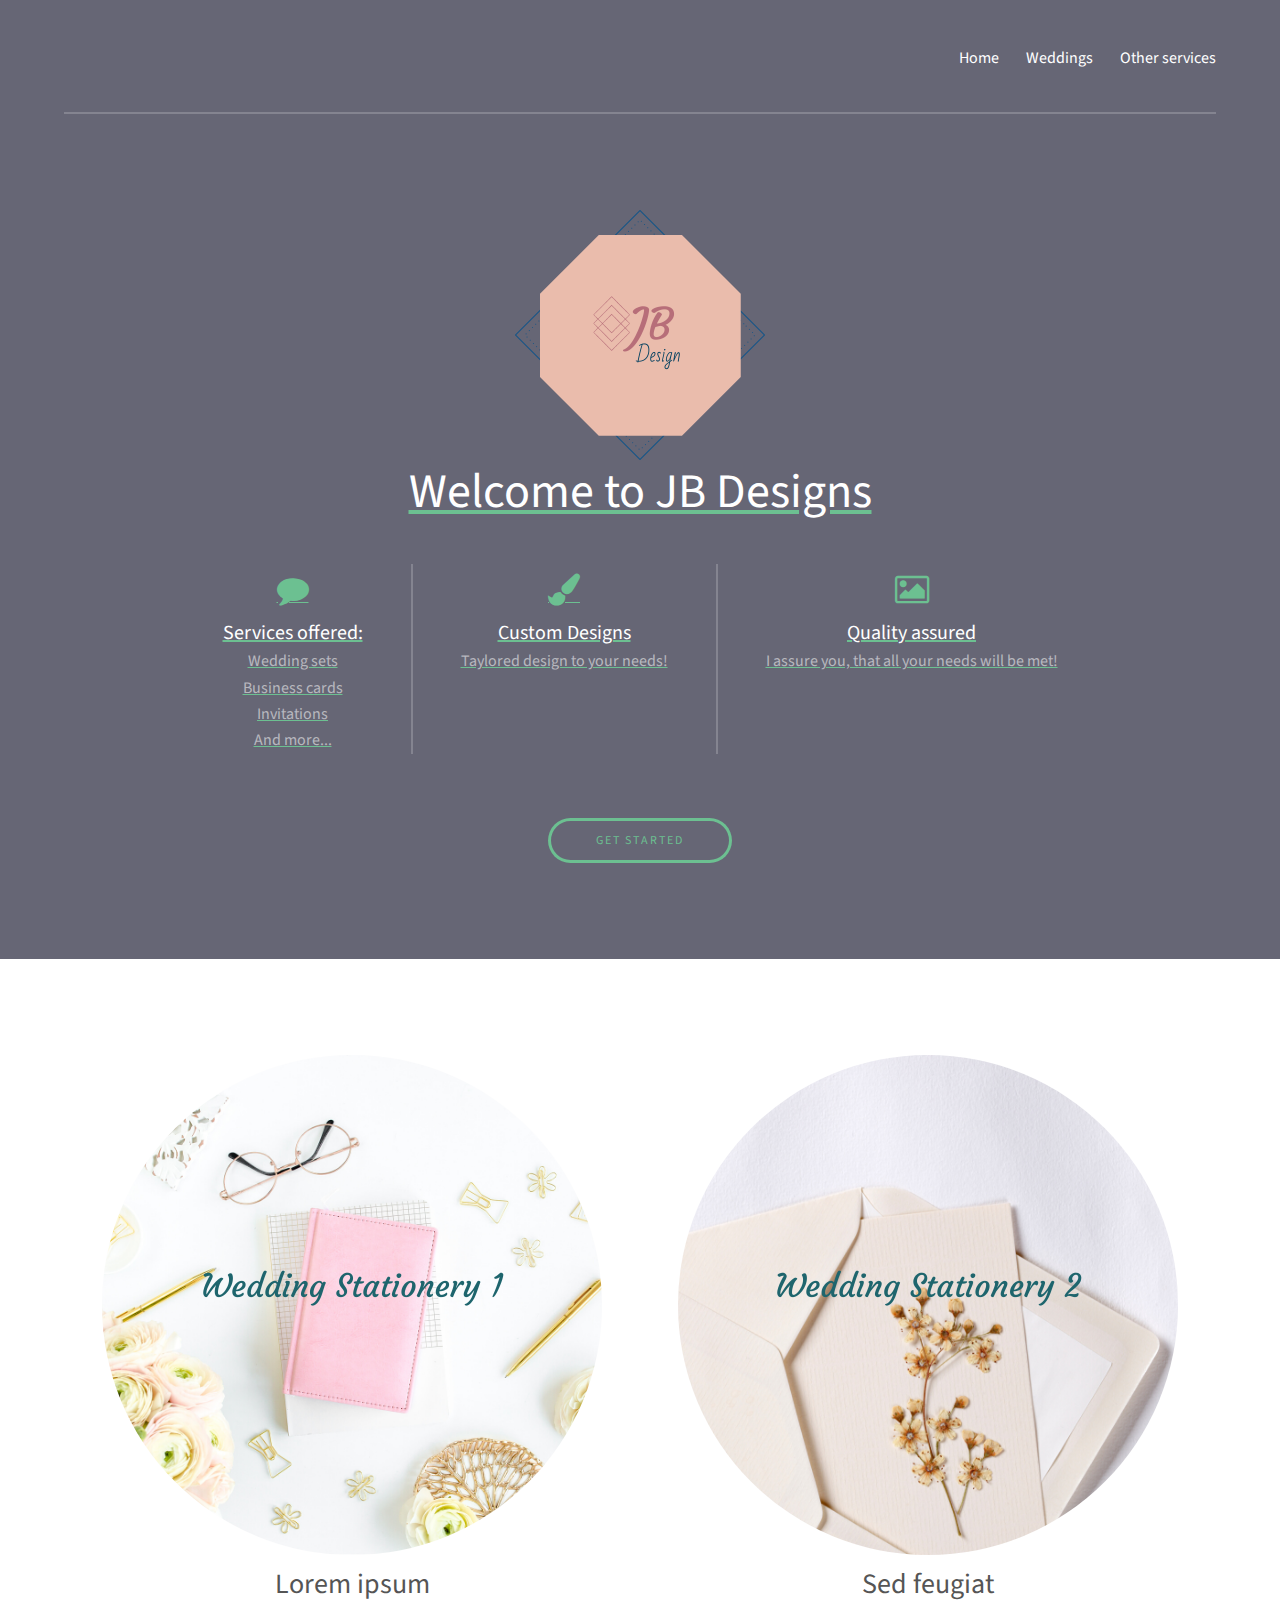
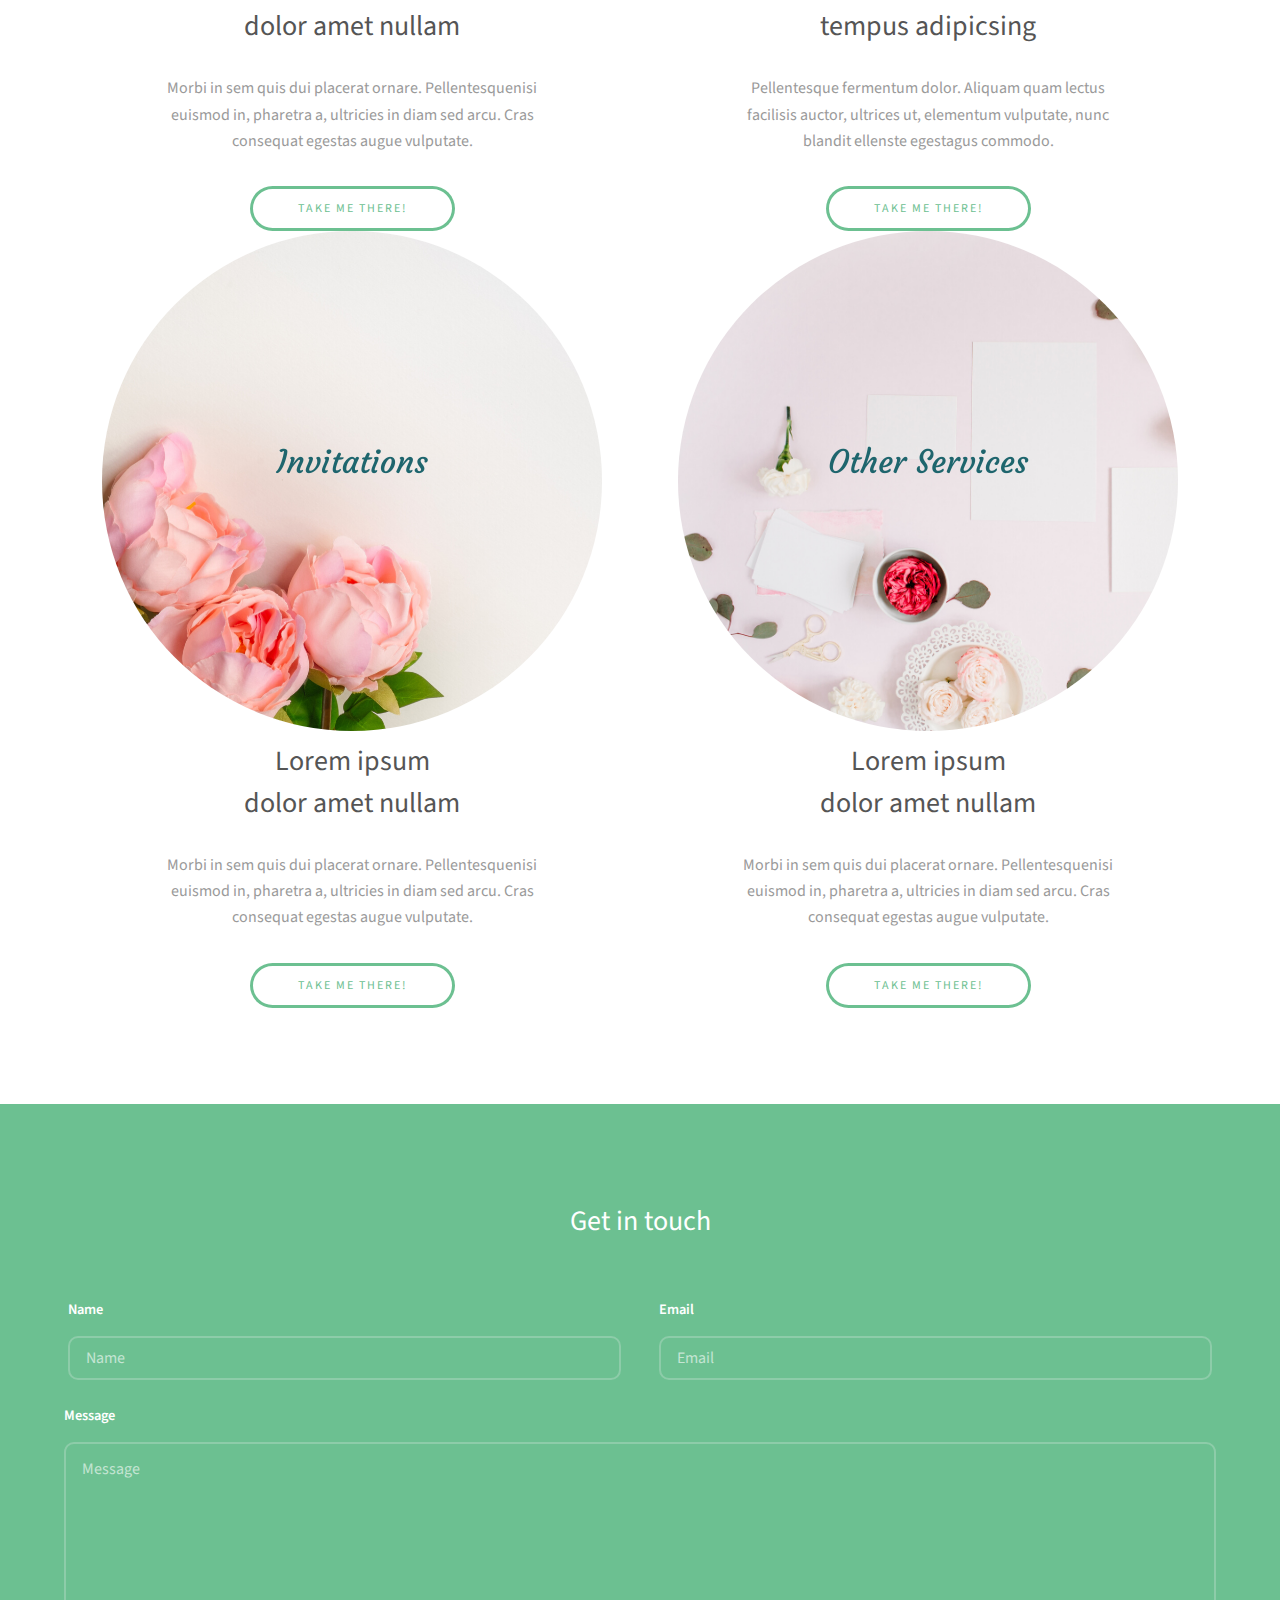
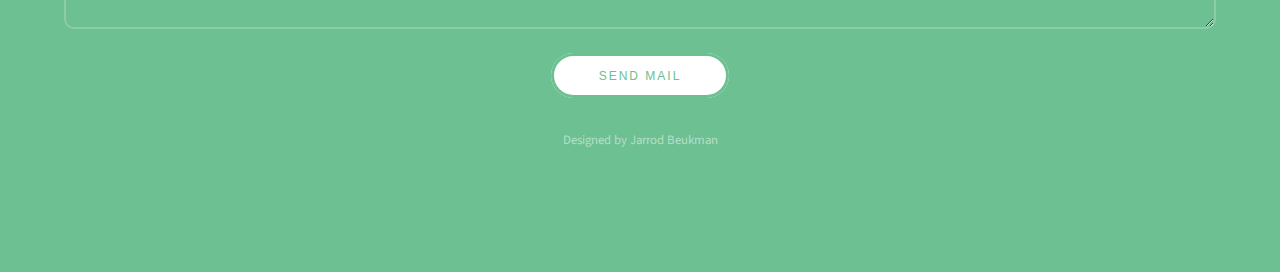
==== index.html @ 4b65fd43 "first" ====
<!DOCTYPE HTML>

<head>
	<title>JB Designs</title>
	<meta charset="utf-8" />
	<meta name="viewport" content="width=device-width, initial-scale=1" />
	<link rel="stylesheet" href="assets/css/main.css" />
</head>

<body>

	<!-- Header -->
	<header id="header">
		<div class="inner">



			<nav id="nav">
				<a href="index.html">Home</a>
				<a href="pages/wedding.html">Weddings</a>
				<a href="services.html">Other services</a>
			</nav>
			<a href="#navPanel" class="navPanelToggle"><span class="fa fa-bars"></span></a>
		</div>
	</header>


	<section id="banner">

		<div class="inner">
			<div class="logo1">
				<a href="index.html" class="logo">
					<img src="/assets/img/Logos.png" class="logo" alt="" />
			</div>

			<header>
				<h1>Welcome to JB Designs</h1>
			</header>

			<div class="flex ">

				<div>
					<span class="icon fa-comment"></span>
					<h3>Services offered:</h3>
					<p>Wedding sets</p>
					<p>Business cards</p>
					<p>Invitations</p>
					<p>And more...</p>
				</div>

				<div>
					<span class="icon fa-paint-brush"></span>
					<h3>Custom Designs</h3>
					<p>Taylored design to your needs!</p>
				</div>

				<div>
					<span class="icon fa-picture-o"></span>
					<h3>Quality assured</h3>
					<p>I assure you, that all your needs will be met!</p>
				</div>

			</div>

			<footer>
				<a href="#" class="button">Get Started</a>
			</footer>
		</div>
	</section>



	<section id="three" class="wrapper align-center">
		<div class="inner">
			<div class="flex flex-2">
				<article>
					<div class="image round">
						<img src="assets/img/Wedding Stationery 1.png" alt="Pic 01" />
					</div>
					<header>
						<h3>Lorem ipsum<br /> dolor amet nullam</h3>
					</header>
					<p>Morbi in sem quis dui placerat ornare. Pellentesquenisi<br />euismod in, pharetra a, ultricies in
						diam sed arcu. Cras<br />consequat egestas augue vulputate.</p>
					<footer>
						<a href="pages/set1.html" class="button">Take me there!</a>
					</footer>
				</article>
				<article>
					<div class="image round">
						<img src="assets/img/Wedding Stationery 2.png" alt="Pic 02" />
					</div>
					<header>
						<h3>Sed feugiat<br /> tempus adipicsing</h3>
					</header>
					<p>Pellentesque fermentum dolor. Aliquam quam lectus<br />facilisis auctor, ultrices ut, elementum
						vulputate, nunc<br /> blandit ellenste egestagus commodo.</p>
					<footer>
						<a href="pages/set2.html" class="button">Take me there!</a>
					</footer>
				</article>
				<article>
					<div class="image round">
						<img src="assets/img/Wedding Stationery 3.png" alt="Pic 01" />
					</div>
					<header>
						<h3>Lorem ipsum<br /> dolor amet nullam</h3>
					</header>
					<p>Morbi in sem quis dui placerat ornare. Pellentesquenisi<br />euismod in, pharetra a, ultricies in
						diam sed arcu. Cras<br />consequat egestas augue vulputate.</p>
					<footer>
						<a href="pages/invitations.html" class="button">Take me there!</a>
					</footer>
				</article>
				<article>
					<div class="image round">
						<img src="assets/img/Wedding Stationery 4.png" alt="Pic 01" />
					</div>
					<header>
						<h3>Lorem ipsum<br /> dolor amet nullam</h3>
					</header>
					<p>Morbi in sem quis dui placerat ornare. Pellentesquenisi<br />euismod in, pharetra a, ultricies in
						diam sed arcu. Cras<br />consequat egestas augue vulputate.</p>
					<footer>
						<a href="pages/other.html" class="button">Take me there!</a>
					</footer>
				</article>
			</div>
		</div>
	</section>

	<!-- Footer -->
	<footer id="footer">
		<div class="inner">

			<h3>Get in touch</h3>

			<form action="mailto:jessicabeukman15@gmail.com" method="post">

				<div class="field half first">
					<label for="name">Name</label>
					<input name="name" id="name" type="text" placeholder="Name">
				</div>
				<div class="field half">
					<label for="email">Email</label>
					<input name="email" id="email" type="email" placeholder="Email">
				</div>
				<div class="field">
					<label for="message">Message</label>
					<textarea name="message" id="message" rows="6" placeholder="Message"></textarea>
				</div>
				<button class='button1' onclick=" location.href=" mailto:jessicabeukman15@gmail.com;">Send
					mail</button>

			</form>
			<div class="copyright">
				<p>Designed by Jarrod Beukman</p>
			</div>

		</div>
	</footer>

	<!-- Scripts -->
	<script src="assets/js/jquery.min.js"></script>
	<script src="assets/js/skel.min.js"></script>
	<script src="assets/js/util.js"></script>
	<script src="assets/js/main.js"></script>

</body>

</html>
---- assets/css/main.css ----
@charset "UTF-8";
@import url(font-awesome.min.css);
@import "https://fonts.googleapis.com/css?family=Source+Sans+Pro:300,400,600";



	html, body, div, span, applet, object, iframe, h1, h2, h3, h4, h5, h6, p, blockquote, pre, a, abbr, acronym, address, big, cite, code, del, dfn, em, img, ins, kbd, q, s, samp, small, strike, strong, sub, sup, tt, var, b, u, i, center, dl, dt, dd, ol, ul, li, fieldset, form, label, legend, table, caption, tbody, tfoot, thead, tr, th, td, article, aside, canvas, details, embed, figure, figcaption, footer, header, hgroup, menu, nav, output, ruby, section, summary, time, mark, audio, video {
		margin: 0;
		padding: 0;
		border: 0;
		font-size: 100%;
		font: inherit;
		vertical-align: baseline;
	}

	article, aside, details, figcaption, figure, footer, header, hgroup, menu, nav, section {
		display: block;
	}

	body {
		line-height: 1;
	}

	ol, ul {
		list-style: none;
	}

	blockquote, q {
		quotes: none;
	}

	blockquote:before, blockquote:after, q:before, q:after {
		content: '';
		content: none;
	}

	table {
		border-collapse: collapse;
		border-spacing: 0;
	}

	body {
		-webkit-text-size-adjust: none;
		justify-content: center;
	}



	*, *:before, *:after {
		-moz-box-sizing: border-box;
		-webkit-box-sizing: border-box;
		box-sizing: border-box;
	}

/* Containers */
.icon {
	color: rosybrown;
	
}

.logo {
	height: 250px;
	width: 250px;

}
	.container {
		margin-left: auto;
		margin-right: auto;
	}

	.container.\31 25\25 {
		width: 100%;
		max-width: 100em;
		min-width: 80em;
	}

	.container.\37 5\25 {
		width: 60em;
	}

	.container.\35 0\25 {
		width: 40em;
	}

	.container.\32 5\25 {
		width: 20em;
	}

	.container {
		width: 80em;
	}

	@media screen and (max-width: 1680px) {

		.container.\31 25\25 {
			width: 100%;
			max-width: 100em;
			min-width: 80em;
		}

		.container.\37 5\25 {
			width: 60em;
		}

		.container.\35 0\25 {
			width: 40em;
		}

		.container.\32 5\25 {
			width: 20em;
		}

		.container {
			width: 80em;
		}

	}

	@media screen and (max-width: 1280px) {

		.container.\31 25\25 {
			width: 100%;
			max-width: 81.25em;
			min-width: 65em;
		}

		.container.\37 5\25 {
			width: 48.75em;
		}

		.container.\35 0\25 {
			width: 32.5em;
		}

		.container.\32 5\25 {
			width: 16.25em;
		}

		.container {
			width: 65em;
		}

	}

	@media screen and (max-width: 980px) {

		.container.\31 25\25 {
			width: 100%;
			max-width: 112.5%;
			min-width: 90%;
		}

		.container.\37 5\25 {
			width: 67.5%;
		}

		.container.\35 0\25 {
			width: 45%;
		}

		.container.\32 5\25 {
			width: 22.5%;
		}

		.container {
			width: 90%;
		}

	}

	@media screen and (max-width: 736px) {

		.container.\31 25\25 {
			width: 100%;
			max-width: 112.5%;
			min-width: 90%;
		}

		.container.\37 5\25 {
			width: 67.5%;
		}

		.container.\35 0\25 {
			width: 45%;
		}

		.container.\32 5\25 {
			width: 22.5%;
		}

		.container {
			width: 90% !important;
		}

	}

	@media screen and (max-width: 480px) {

		.container.\31 25\25 {
			width: 100%;
			max-width: 112.5%;
			min-width: 90%;
		}

		.container.\37 5\25 {
			width: 67.5%;
		}

		.container.\35 0\25 {
			width: 45%;
		}

		.container.\32 5\25 {
			width: 22.5%;
		}

		.container {
			width: 90% !important;
		}

	}

/* Grid */

	.row {
		border-bottom: solid 1px transparent;
		-moz-box-sizing: border-box;
		-webkit-box-sizing: border-box;
		box-sizing: border-box;
	}

	.row > * {
		float: left;
		-moz-box-sizing: border-box;
		-webkit-box-sizing: border-box;
		box-sizing: border-box;
	}

	.row:after, .row:before {
		content: '';
		display: block;
		clear: both;
		height: 0;
	}

	.row.uniform > * > :first-child {
		margin-top: 0;
	}

	.row.uniform > * > :last-child {
		margin-bottom: 0;
	}

	.row.\30 \25 > * {
		padding: 0 0 0 0em;
	}

	.row.\30 \25 {
		margin: 0 0 -1px 0em;
	}

	.row.uniform.\30 \25 > * {
		padding: 0em 0 0 0em;
	}

	.row.uniform.\30 \25 {
		margin: 0em 0 -1px 0em;
	}

	.row > * {
		padding: 0 0 0 2em;
	}

	.row {
		margin: 0 0 -1px -2em;
	}

	.row.uniform > * {
		padding: 2em 0 0 2em;
	}

	.row.uniform {
		margin: -2em 0 -1px -2em;
	}

	.row.\32 00\25 > * {
		padding: 0 0 0 4em;
	}

	.row.\32 00\25 {
		margin: 0 0 -1px -4em;
	}

	.row.uniform.\32 00\25 > * {
		padding: 4em 0 0 4em;
	}

	.row.uniform.\32 00\25 {
		margin: -4em 0 -1px -4em;
	}

	.row.\31 50\25 > * {
		padding: 0 0 0 3em;
	}

	.row.\31 50\25 {
		margin: 0 0 -1px -3em;
	}

	.row.uniform.\31 50\25 > * {
		padding: 3em 0 0 3em;
	}

	.row.uniform.\31 50\25 {
		margin: -3em 0 -1px -3em;
	}

	.row.\35 0\25 > * {
		padding: 0 0 0 1em;
	}

	.row.\35 0\25 {
		margin: 0 0 -1px -1em;
	}

	.row.uniform.\35 0\25 > * {
		padding: 1em 0 0 1em;
	}

	.row.uniform.\35 0\25 {
		margin: -1em 0 -1px -1em;
	}

	.row.\32 5\25 > * {
		padding: 0 0 0 0.5em;
	}

	.row.\32 5\25 {
		margin: 0 0 -1px -0.5em;
	}

	.row.uniform.\32 5\25 > * {
		padding: 0.5em 0 0 0.5em;
	}

	.row.uniform.\32 5\25 {
		margin: -0.5em 0 -1px -0.5em;
	}

	.\31 2u, .\31 2u\24 {
		width: 100%;
		clear: none;
		margin-left: 0;
	}

	.\31 1u, .\31 1u\24 {
		width: 91.6666666667%;
		clear: none;
		margin-left: 0;
	}

	.\31 0u, .\31 0u\24 {
		width: 83.3333333333%;
		clear: none;
		margin-left: 0;
	}

	.\39 u, .\39 u\24 {
		width: 75%;
		clear: none;
		margin-left: 0;
	}

	.\38 u, .\38 u\24 {
		width: 66.6666666667%;
		clear: none;
		margin-left: 0;
	}

	.\37 u, .\37 u\24 {
		width: 58.3333333333%;
		clear: none;
		margin-left: 0;
	}

	.\36 u, .\36 u\24 {
		width: 50%;
		clear: none;
		margin-left: 0;
	}

	.\35 u, .\35 u\24 {
		width: 41.6666666667%;
		clear: none;
		margin-left: 0;
	}

	.\34 u, .\34 u\24 {
		width: 33.3333333333%;
		clear: none;
		margin-left: 0;
	}

	.\33 u, .\33 u\24 {
		width: 25%;
		clear: none;
		margin-left: 0;
	}

	.\32 u, .\32 u\24 {
		width: 16.6666666667%;
		clear: none;
		margin-left: 0;
	}

	.\31 u, .\31 u\24 {
		width: 8.3333333333%;
		clear: none;
		margin-left: 0;
	}

	.\31 2u\24 + *,
	.\31 1u\24 + *,
	.\31 0u\24 + *,
	.\39 u\24 + *,
	.\38 u\24 + *,
	.\37 u\24 + *,
	.\36 u\24 + *,
	.\35 u\24 + *,
	.\34 u\24 + *,
	.\33 u\24 + *,
	.\32 u\24 + *,
	.\31 u\24 + * {
		clear: left;
	}

	.\-11u {
		margin-left: 91.66667%;
	}

	.\-10u {
		margin-left: 83.33333%;
	}

	.\-9u {
		margin-left: 75%;
	}

	.\-8u {
		margin-left: 66.66667%;
	}

	.\-7u {
		margin-left: 58.33333%;
	}

	.\-6u {
		margin-left: 50%;
	}

	.\-5u {
		margin-left: 41.66667%;
	}

	.\-4u {
		margin-left: 33.33333%;
	}

	.\-3u {
		margin-left: 25%;
	}

	.\-2u {
		margin-left: 16.66667%;
	}

	.\-1u {
		margin-left: 8.33333%;
	}

	@media screen and (max-width: 1680px) {

		.row > * {
			padding: 0 0 0 2em;
		}

		.row {
			margin: 0 0 -1px -2em;
		}

		.row.uniform > * {
			padding: 2em 0 0 2em;
		}

		.row.uniform {
			margin: -2em 0 -1px -2em;
		}

		.row.\32 00\25 > * {
			padding: 0 0 0 4em;
		}

		.row.\32 00\25 {
			margin: 0 0 -1px -4em;
		}

		.row.uniform.\32 00\25 > * {
			padding: 4em 0 0 4em;
		}

		.row.uniform.\32 00\25 {
			margin: -4em 0 -1px -4em;
		}

		.row.\31 50\25 > * {
			padding: 0 0 0 3em;
		}

		.row.\31 50\25 {
			margin: 0 0 -1px -3em;
		}

		.row.uniform.\31 50\25 > * {
			padding: 3em 0 0 3em;
		}

		.row.uniform.\31 50\25 {
			margin: -3em 0 -1px -3em;
		}

		.row.\35 0\25 > * {
			padding: 0 0 0 1em;
		}

		.row.\35 0\25 {
			margin: 0 0 -1px -1em;
		}

		.row.uniform.\35 0\25 > * {
			padding: 1em 0 0 1em;
		}

		.row.uniform.\35 0\25 {
			margin: -1em 0 -1px -1em;
		}

		.row.\32 5\25 > * {
			padding: 0 0 0 0.5em;
		}

		.row.\32 5\25 {
			margin: 0 0 -1px -0.5em;
		}

		.row.uniform.\32 5\25 > * {
			padding: 0.5em 0 0 0.5em;
		}

		.row.uniform.\32 5\25 {
			margin: -0.5em 0 -1px -0.5em;
		}

		.\31 2u\28xlarge\29, .\31 2u\24\28xlarge\29 {
			width: 100%;
			clear: none;
			margin-left: 0;
		}

		.\31 1u\28xlarge\29, .\31 1u\24\28xlarge\29 {
			width: 91.6666666667%;
			clear: none;
			margin-left: 0;
		}

		.\31 0u\28xlarge\29, .\31 0u\24\28xlarge\29 {
			width: 83.3333333333%;
			clear: none;
			margin-left: 0;
		}

		.\39 u\28xlarge\29, .\39 u\24\28xlarge\29 {
			width: 75%;
			clear: none;
			margin-left: 0;
		}

		.\38 u\28xlarge\29, .\38 u\24\28xlarge\29 {
			width: 66.6666666667%;
			clear: none;
			margin-left: 0;
		}

		.\37 u\28xlarge\29, .\37 u\24\28xlarge\29 {
			width: 58.3333333333%;
			clear: none;
			margin-left: 0;
		}

		.\36 u\28xlarge\29, .\36 u\24\28xlarge\29 {
			width: 50%;
			clear: none;
			margin-left: 0;
		}

		.\35 u\28xlarge\29, .\35 u\24\28xlarge\29 {
			width: 41.6666666667%;
			clear: none;
			margin-left: 0;
		}

		.\34 u\28xlarge\29, .\34 u\24\28xlarge\29 {
			width: 33.3333333333%;
			clear: none;
			margin-left: 0;
		}

		.\33 u\28xlarge\29, .\33 u\24\28xlarge\29 {
			width: 25%;
			clear: none;
			margin-left: 0;
		}

		.\32 u\28xlarge\29, .\32 u\24\28xlarge\29 {
			width: 16.6666666667%;
			clear: none;
			margin-left: 0;
		}

		.\31 u\28xlarge\29, .\31 u\24\28xlarge\29 {
			width: 8.3333333333%;
			clear: none;
			margin-left: 0;
		}

		.\31 2u\24\28xlarge\29 + *,
		.\31 1u\24\28xlarge\29 + *,
		.\31 0u\24\28xlarge\29 + *,
		.\39 u\24\28xlarge\29 + *,
		.\38 u\24\28xlarge\29 + *,
		.\37 u\24\28xlarge\29 + *,
		.\36 u\24\28xlarge\29 + *,
		.\35 u\24\28xlarge\29 + *,
		.\34 u\24\28xlarge\29 + *,
		.\33 u\24\28xlarge\29 + *,
		.\32 u\24\28xlarge\29 + *,
		.\31 u\24\28xlarge\29 + * {
			clear: left;
		}

		.\-11u\28xlarge\29 {
			margin-left: 91.66667%;
		}

		.\-10u\28xlarge\29 {
			margin-left: 83.33333%;
		}

		.\-9u\28xlarge\29 {
			margin-left: 75%;
		}

		.\-8u\28xlarge\29 {
			margin-left: 66.66667%;
		}

		.\-7u\28xlarge\29 {
			margin-left: 58.33333%;
		}

		.\-6u\28xlarge\29 {
			margin-left: 50%;
		}

		.\-5u\28xlarge\29 {
			margin-left: 41.66667%;
		}

		.\-4u\28xlarge\29 {
			margin-left: 33.33333%;
		}

		.\-3u\28xlarge\29 {
			margin-left: 25%;
		}

		.\-2u\28xlarge\29 {
			margin-left: 16.66667%;
		}

		.\-1u\28xlarge\29 {
			margin-left: 8.33333%;
		}

	}

	@media screen and (max-width: 1280px) {

		.row > * {
			padding: 0 0 0 1.5em;
		}

		.row {
			margin: 0 0 -1px -1.5em;
		}

		.row.uniform > * {
			padding: 1.5em 0 0 1.5em;
		}

		.row.uniform {
			margin: -1.5em 0 -1px -1.5em;
		}

		.row.\32 00\25 > * {
			padding: 0 0 0 3em;
		}

		.row.\32 00\25 {
			margin: 0 0 -1px -3em;
		}

		.row.uniform.\32 00\25 > * {
			padding: 3em 0 0 3em;
		}

		.row.uniform.\32 00\25 {
			margin: -3em 0 -1px -3em;
		}

		.row.\31 50\25 > * {
			padding: 0 0 0 2.25em;
		}

		.row.\31 50\25 {
			margin: 0 0 -1px -2.25em;
		}

		.row.uniform.\31 50\25 > * {
			padding: 2.25em 0 0 2.25em;
		}

		.row.uniform.\31 50\25 {
			margin: -2.25em 0 -1px -2.25em;
		}

		.row.\35 0\25 > * {
			padding: 0 0 0 0.75em;
		}

		.row.\35 0\25 {
			margin: 0 0 -1px -0.75em;
		}

		.row.uniform.\35 0\25 > * {
			padding: 0.75em 0 0 0.75em;
		}

		.row.uniform.\35 0\25 {
			margin: -0.75em 0 -1px -0.75em;
		}

		.row.\32 5\25 > * {
			padding: 0 0 0 0.375em;
		}

		.row.\32 5\25 {
			margin: 0 0 -1px -0.375em;
		}

		.row.uniform.\32 5\25 > * {
			padding: 0.375em 0 0 0.375em;
		}

		.row.uniform.\32 5\25 {
			margin: -0.375em 0 -1px -0.375em;
		}

		.\31 2u\28large\29, .\31 2u\24\28large\29 {
			width: 100%;
			clear: none;
			margin-left: 0;
		}

		.\31 1u\28large\29, .\31 1u\24\28large\29 {
			width: 91.6666666667%;
			clear: none;
			margin-left: 0;
		}

		.\31 0u\28large\29, .\31 0u\24\28large\29 {
			width: 83.3333333333%;
			clear: none;
			margin-left: 0;
		}

		.\39 u\28large\29, .\39 u\24\28large\29 {
			width: 75%;
			clear: none;
			margin-left: 0;
		}

		.\38 u\28large\29, .\38 u\24\28large\29 {
			width: 66.6666666667%;
			clear: none;
			margin-left: 0;
		}

		.\37 u\28large\29, .\37 u\24\28large\29 {
			width: 58.3333333333%;
			clear: none;
			margin-left: 0;
		}

		.\36 u\28large\29, .\36 u\24\28large\29 {
			width: 50%;
			clear: none;
			margin-left: 0;
		}

		.\35 u\28large\29, .\35 u\24\28large\29 {
			width: 41.6666666667%;
			clear: none;
			margin-left: 0;
		}

		.\34 u\28large\29, .\34 u\24\28large\29 {
			width: 33.3333333333%;
			clear: none;
			margin-left: 0;
		}

		.\33 u\28large\29, .\33 u\24\28large\29 {
			width: 25%;
			clear: none;
			margin-left: 0;
		}

		.\32 u\28large\29, .\32 u\24\28large\29 {
			width: 16.6666666667%;
			clear: none;
			margin-left: 0;
		}

		.\31 u\28large\29, .\31 u\24\28large\29 {
			width: 8.3333333333%;
			clear: none;
			margin-left: 0;
		}

		.\31 2u\24\28large\29 + *,
		.\31 1u\24\28large\29 + *,
		.\31 0u\24\28large\29 + *,
		.\39 u\24\28large\29 + *,
		.\38 u\24\28large\29 + *,
		.\37 u\24\28large\29 + *,
		.\36 u\24\28large\29 + *,
		.\35 u\24\28large\29 + *,
		.\34 u\24\28large\29 + *,
		.\33 u\24\28large\29 + *,
		.\32 u\24\28large\29 + *,
		.\31 u\24\28large\29 + * {
			clear: left;
		}

		.\-11u\28large\29 {
			margin-left: 91.66667%;
		}

		.\-10u\28large\29 {
			margin-left: 83.33333%;
		}

		.\-9u\28large\29 {
			margin-left: 75%;
		}

		.\-8u\28large\29 {
			margin-left: 66.66667%;
		}

		.\-7u\28large\29 {
			margin-left: 58.33333%;
		}

		.\-6u\28large\29 {
			margin-left: 50%;
		}

		.\-5u\28large\29 {
			margin-left: 41.66667%;
		}

		.\-4u\28large\29 {
			margin-left: 33.33333%;
		}

		.\-3u\28large\29 {
			margin-left: 25%;
		}

		.\-2u\28large\29 {
			margin-left: 16.66667%;
		}

		.\-1u\28large\29 {
			margin-left: 8.33333%;
		}

	}

	@media screen and (max-width: 980px) {

		.row > * {
			padding: 0 0 0 1.5em;
		}

		.row {
			margin: 0 0 -1px -1.5em;
		}

		.row.uniform > * {
			padding: 1.5em 0 0 1.5em;
		}

		.row.uniform {
			margin: -1.5em 0 -1px -1.5em;
		}

		.row.\32 00\25 > * {
			padding: 0 0 0 3em;
		}

		.row.\32 00\25 {
			margin: 0 0 -1px -3em;
		}

		.row.uniform.\32 00\25 > * {
			padding: 3em 0 0 3em;
		}

		.row.uniform.\32 00\25 {
			margin: -3em 0 -1px -3em;
		}

		.row.\31 50\25 > * {
			padding: 0 0 0 2.25em;
		}

		.row.\31 50\25 {
			margin: 0 0 -1px -2.25em;
		}

		.row.uniform.\31 50\25 > * {
			padding: 2.25em 0 0 2.25em;
		}

		.row.uniform.\31 50\25 {
			margin: -2.25em 0 -1px -2.25em;
		}

		.row.\35 0\25 > * {
			padding: 0 0 0 0.75em;
		}

		.row.\35 0\25 {
			margin: 0 0 -1px -0.75em;
		}

		.row.uniform.\35 0\25 > * {
			padding: 0.75em 0 0 0.75em;
		}

		.row.uniform.\35 0\25 {
			margin: -0.75em 0 -1px -0.75em;
		}

		.row.\32 5\25 > * {
			padding: 0 0 0 0.375em;
		}

		.row.\32 5\25 {
			margin: 0 0 -1px -0.375em;
		}

		.row.uniform.\32 5\25 > * {
			padding: 0.375em 0 0 0.375em;
		}

		.row.uniform.\32 5\25 {
			margin: -0.375em 0 -1px -0.375em;
		}

		.\31 2u\28medium\29, .\31 2u\24\28medium\29 {
			width: 100%;
			clear: none;
			margin-left: 0;
		}

		.\31 1u\28medium\29, .\31 1u\24\28medium\29 {
			width: 91.6666666667%;
			clear: none;
			margin-left: 0;
		}

		.\31 0u\28medium\29, .\31 0u\24\28medium\29 {
			width: 83.3333333333%;
			clear: none;
			margin-left: 0;
		}

		.\39 u\28medium\29, .\39 u\24\28medium\29 {
			width: 75%;
			clear: none;
			margin-left: 0;
		}

		.\38 u\28medium\29, .\38 u\24\28medium\29 {
			width: 66.6666666667%;
			clear: none;
			margin-left: 0;
		}

		.\37 u\28medium\29, .\37 u\24\28medium\29 {
			width: 58.3333333333%;
			clear: none;
			margin-left: 0;
		}

		.\36 u\28medium\29, .\36 u\24\28medium\29 {
			width: 50%;
			clear: none;
			margin-left: 0;
		}

		.\35 u\28medium\29, .\35 u\24\28medium\29 {
			width: 41.6666666667%;
			clear: none;
			margin-left: 0;
		}

		.\34 u\28medium\29, .\34 u\24\28medium\29 {
			width: 33.3333333333%;
			clear: none;
			margin-left: 0;
		}

		.\33 u\28medium\29, .\33 u\24\28medium\29 {
			width: 25%;
			clear: none;
			margin-left: 0;
		}

		.\32 u\28medium\29, .\32 u\24\28medium\29 {
			width: 16.6666666667%;
			clear: none;
			margin-left: 0;
		}

		.\31 u\28medium\29, .\31 u\24\28medium\29 {
			width: 8.3333333333%;
			clear: none;
			margin-left: 0;
		}

		.\31 2u\24\28medium\29 + *,
		.\31 1u\24\28medium\29 + *,
		.\31 0u\24\28medium\29 + *,
		.\39 u\24\28medium\29 + *,
		.\38 u\24\28medium\29 + *,
		.\37 u\24\28medium\29 + *,
		.\36 u\24\28medium\29 + *,
		.\35 u\24\28medium\29 + *,
		.\34 u\24\28medium\29 + *,
		.\33 u\24\28medium\29 + *,
		.\32 u\24\28medium\29 + *,
		.\31 u\24\28medium\29 + * {
			clear: left;
		}

		.\-11u\28medium\29 {
			margin-left: 91.66667%;
		}

		.\-10u\28medium\29 {
			margin-left: 83.33333%;
		}

		.\-9u\28medium\29 {
			margin-left: 75%;
		}

		.\-8u\28medium\29 {
			margin-left: 66.66667%;
		}

		.\-7u\28medium\29 {
			margin-left: 58.33333%;
		}

		.\-6u\28medium\29 {
			margin-left: 50%;
		}

		.\-5u\28medium\29 {
			margin-left: 41.66667%;
		}

		.\-4u\28medium\29 {
			margin-left: 33.33333%;
		}

		.\-3u\28medium\29 {
			margin-left: 25%;
		}

		.\-2u\28medium\29 {
			margin-left: 16.66667%;
		}

		.\-1u\28medium\29 {
			margin-left: 8.33333%;
		}

	}

	@media screen and (max-width: 736px) {

		.row > * {
			padding: 0 0 0 1.25em;
		}

		.row {
			margin: 0 0 -1px -1.25em;
		}

		.row.uniform > * {
			padding: 1.25em 0 0 1.25em;
		}

		.row.uniform {
			margin: -1.25em 0 -1px -1.25em;
		}

		.row.\32 00\25 > * {
			padding: 0 0 0 2.5em;
		}

		.row.\32 00\25 {
			margin: 0 0 -1px -2.5em;
		}

		.row.uniform.\32 00\25 > * {
			padding: 2.5em 0 0 2.5em;
		}

		.row.uniform.\32 00\25 {
			margin: -2.5em 0 -1px -2.5em;
		}

		.row.\31 50\25 > * {
			padding: 0 0 0 1.875em;
		}

		.row.\31 50\25 {
			margin: 0 0 -1px -1.875em;
		}

		.row.uniform.\31 50\25 > * {
			padding: 1.875em 0 0 1.875em;
		}

		.row.uniform.\31 50\25 {
			margin: -1.875em 0 -1px -1.875em;
		}

		.row.\35 0\25 > * {
			padding: 0 0 0 0.625em;
		}

		.row.\35 0\25 {
			margin: 0 0 -1px -0.625em;
		}

		.row.uniform.\35 0\25 > * {
			padding: 0.625em 0 0 0.625em;
		}

		.row.uniform.\35 0\25 {
			margin: -0.625em 0 -1px -0.625em;
		}

		.row.\32 5\25 > * {
			padding: 0 0 0 0.3125em;
		}

		.row.\32 5\25 {
			margin: 0 0 -1px -0.3125em;
		}

		.row.uniform.\32 5\25 > * {
			padding: 0.3125em 0 0 0.3125em;
		}

		.row.uniform.\32 5\25 {
			margin: -0.3125em 0 -1px -0.3125em;
		}

		.\31 2u\28small\29, .\31 2u\24\28small\29 {
			width: 100%;
			clear: none;
			margin-left: 0;
		}

		.\31 1u\28small\29, .\31 1u\24\28small\29 {
			width: 91.6666666667%;
			clear: none;
			margin-left: 0;
		}

		.\31 0u\28small\29, .\31 0u\24\28small\29 {
			width: 83.3333333333%;
			clear: none;
			margin-left: 0;
		}

		.\39 u\28small\29, .\39 u\24\28small\29 {
			width: 75%;
			clear: none;
			margin-left: 0;
		}

		.\38 u\28small\29, .\38 u\24\28small\29 {
			width: 66.6666666667%;
			clear: none;
			margin-left: 0;
		}

		.\37 u\28small\29, .\37 u\24\28small\29 {
			width: 58.3333333333%;
			clear: none;
			margin-left: 0;
		}

		.\36 u\28small\29, .\36 u\24\28small\29 {
			width: 50%;
			clear: none;
			margin-left: 0;
		}

		.\35 u\28small\29, .\35 u\24\28small\29 {
			width: 41.6666666667%;
			clear: none;
			margin-left: 0;
		}

		.\34 u\28small\29, .\34 u\24\28small\29 {
			width: 33.3333333333%;
			clear: none;
			margin-left: 0;
		}

		.\33 u\28small\29, .\33 u\24\28small\29 {
			width: 25%;
			clear: none;
			margin-left: 0;
		}

		.\32 u\28small\29, .\32 u\24\28small\29 {
			width: 16.6666666667%;
			clear: none;
			margin-left: 0;
		}

		.\31 u\28small\29, .\31 u\24\28small\29 {
			width: 8.3333333333%;
			clear: none;
			margin-left: 0;
		}

		.\31 2u\24\28small\29 + *,
		.\31 1u\24\28small\29 + *,
		.\31 0u\24\28small\29 + *,
		.\39 u\24\28small\29 + *,
		.\38 u\24\28small\29 + *,
		.\37 u\24\28small\29 + *,
		.\36 u\24\28small\29 + *,
		.\35 u\24\28small\29 + *,
		.\34 u\24\28small\29 + *,
		.\33 u\24\28small\29 + *,
		.\32 u\24\28small\29 + *,
		.\31 u\24\28small\29 + * {
			clear: left;
		}

		.\-11u\28small\29 {
			margin-left: 91.66667%;
		}

		.\-10u\28small\29 {
			margin-left: 83.33333%;
		}

		.\-9u\28small\29 {
			margin-left: 75%;
		}

		.\-8u\28small\29 {
			margin-left: 66.66667%;
		}

		.\-7u\28small\29 {
			margin-left: 58.33333%;
		}

		.\-6u\28small\29 {
			margin-left: 50%;
		}

		.\-5u\28small\29 {
			margin-left: 41.66667%;
		}

		.\-4u\28small\29 {
			margin-left: 33.33333%;
		}

		.\-3u\28small\29 {
			margin-left: 25%;
		}

		.\-2u\28small\29 {
			margin-left: 16.66667%;
		}

		.\-1u\28small\29 {
			margin-left: 8.33333%;
		}

	}

	@media screen and (max-width: 480px) {

		.row > * {
			padding: 0 0 0 1.25em;
		}

		.row {
			margin: 0 0 -1px -1.25em;
		}

		.row.uniform > * {
			padding: 1.25em 0 0 1.25em;
		}

		.row.uniform {
			margin: -1.25em 0 -1px -1.25em;
		}

		.row.\32 00\25 > * {
			padding: 0 0 0 2.5em;
		}

		.row.\32 00\25 {
			margin: 0 0 -1px -2.5em;
		}

		.row.uniform.\32 00\25 > * {
			padding: 2.5em 0 0 2.5em;
		}

		.row.uniform.\32 00\25 {
			margin: -2.5em 0 -1px -2.5em;
		}

		.row.\31 50\25 > * {
			padding: 0 0 0 1.875em;
		}

		.row.\31 50\25 {
			margin: 0 0 -1px -1.875em;
		}

		.row.uniform.\31 50\25 > * {
			padding: 1.875em 0 0 1.875em;
		}

		.row.uniform.\31 50\25 {
			margin: -1.875em 0 -1px -1.875em;
		}

		.row.\35 0\25 > * {
			padding: 0 0 0 0.625em;
		}

		.row.\35 0\25 {
			margin: 0 0 -1px -0.625em;
		}

		.row.uniform.\35 0\25 > * {
			padding: 0.625em 0 0 0.625em;
		}

		.row.uniform.\35 0\25 {
			margin: -0.625em 0 -1px -0.625em;
		}

		.row.\32 5\25 > * {
			padding: 0 0 0 0.3125em;
		}

		.row.\32 5\25 {
			margin: 0 0 -1px -0.3125em;
		}

		.row.uniform.\32 5\25 > * {
			padding: 0.3125em 0 0 0.3125em;
		}

		.row.uniform.\32 5\25 {
			margin: -0.3125em 0 -1px -0.3125em;
		}

		.\31 2u\28xsmall\29, .\31 2u\24\28xsmall\29 {
			width: 100%;
			clear: none;
			margin-left: 0;
		}

		.\31 1u\28xsmall\29, .\31 1u\24\28xsmall\29 {
			width: 91.6666666667%;
			clear: none;
			margin-left: 0;
		}

		.\31 0u\28xsmall\29, .\31 0u\24\28xsmall\29 {
			width: 83.3333333333%;
			clear: none;
			margin-left: 0;
		}

		.\39 u\28xsmall\29, .\39 u\24\28xsmall\29 {
			width: 75%;
			clear: none;
			margin-left: 0;
		}

		.\38 u\28xsmall\29, .\38 u\24\28xsmall\29 {
			width: 66.6666666667%;
			clear: none;
			margin-left: 0;
		}

		.\37 u\28xsmall\29, .\37 u\24\28xsmall\29 {
			width: 58.3333333333%;
			clear: none;
			margin-left: 0;
		}

		.\36 u\28xsmall\29, .\36 u\24\28xsmall\29 {
			width: 50%;
			clear: none;
			margin-left: 0;
		}

		.\35 u\28xsmall\29, .\35 u\24\28xsmall\29 {
			width: 41.6666666667%;
			clear: none;
			margin-left: 0;
		}

		.\34 u\28xsmall\29, .\34 u\24\28xsmall\29 {
			width: 33.3333333333%;
			clear: none;
			margin-left: 0;
		}

		.\33 u\28xsmall\29, .\33 u\24\28xsmall\29 {
			width: 25%;
			clear: none;
			margin-left: 0;
		}

		.\32 u\28xsmall\29, .\32 u\24\28xsmall\29 {
			width: 16.6666666667%;
			clear: none;
			margin-left: 0;
		}

		.\31 u\28xsmall\29, .\31 u\24\28xsmall\29 {
			width: 8.3333333333%;
			clear: none;
			margin-left: 0;
		}

		.\31 2u\24\28xsmall\29 + *,
		.\31 1u\24\28xsmall\29 + *,
		.\31 0u\24\28xsmall\29 + *,
		.\39 u\24\28xsmall\29 + *,
		.\38 u\24\28xsmall\29 + *,
		.\37 u\24\28xsmall\29 + *,
		.\36 u\24\28xsmall\29 + *,
		.\35 u\24\28xsmall\29 + *,
		.\34 u\24\28xsmall\29 + *,
		.\33 u\24\28xsmall\29 + *,
		.\32 u\24\28xsmall\29 + *,
		.\31 u\24\28xsmall\29 + * {
			clear: left;
		}

		.\-11u\28xsmall\29 {
			margin-left: 91.66667%;
		}

		.\-10u\28xsmall\29 {
			margin-left: 83.33333%;
		}

		.\-9u\28xsmall\29 {
			margin-left: 75%;
		}

		.\-8u\28xsmall\29 {
			margin-left: 66.66667%;
		}

		.\-7u\28xsmall\29 {
			margin-left: 58.33333%;
		}

		.\-6u\28xsmall\29 {
			margin-left: 50%;
		}

		.\-5u\28xsmall\29 {
			margin-left: 41.66667%;
		}

		.\-4u\28xsmall\29 {
			margin-left: 33.33333%;
		}

		.\-3u\28xsmall\29 {
			margin-left: 25%;
		}

		.\-2u\28xsmall\29 {
			margin-left: 16.66667%;
		}

		.\-1u\28xsmall\29 {
			margin-left: 8.33333%;
		}

	}

/* Basic */

	@-ms-viewport {
		width: device-width;
	}

	body {
		-ms-overflow-style: scrollbar;
	}

	@media screen and (max-width: 480px) {

		html, body {
			min-width: 320px;
		}

	}

	body {
		background: #fff;
	}

		body.is-loading *, body.is-loading *:before, body.is-loading *:after {
			-moz-animation: none !important;
			-webkit-animation: none !important;
			-ms-animation: none !important;
			animation: none !important;
			-moz-transition: none !important;
			-webkit-transition: none !important;
			-ms-transition: none !important;
			transition: none !important;
		}

/* Type */

	body, input, select, textarea {
		color: #9a9a9a;
		font-family: "Source Sans Pro", Arial, Helvetica, sans-serif;
		font-size: 14pt;
		font-weight: 400;
		line-height: 1.65;
	}

		@media screen and (max-width: 1680px) {

			body, input, select, textarea {
				font-size: 12pt;
			}

		}

		@media screen and (max-width: 1280px) {

			body, input, select, textarea {
				font-size: 12pt;
			}

		}

		@media screen and (max-width: 980px) {

			body, input, select, textarea {
				font-size: 12pt;
			}

		}

		@media screen and (max-width: 736px) {

			body, input, select, textarea {
				font-size: 12pt;
			}

		}

		@media screen and (max-width: 480px) {

			body, input, select, textarea {
				font-size: 12pt;
			}

		}

	a {
		color: #6cc091;
		text-decoration: underline;
	}

		a:hover {
			text-decoration: none;
		}

	strong, b {
		color: #555;
		font-weight: 600;
	}

	em, i {
		font-style: italic;
	}

	p {
		margin: 0 0 2em 0;
	}

	h1, h2, h3, h4, h5, h6 {
		color: #555;
		font-weight: 400;
		line-height: 1.5;
		margin: 0 0 1em 0;
	}

		h1 a, h2 a, h3 a, h4 a, h5 a, h6 a {
			color: inherit;
			text-decoration: none;
		}

	h2 {
		font-size: 1.85em;
		font-weight: 300;
	}

	h3 {
		font-size: 1.75em;
	}

		@media screen and (max-width: 480px) {

			h3 {
				font-size: 1.25em;
			}

		}

	h4 {
		font-size: 1.5em;
	}

	h5 {
		font-size: 0.9em;
	}

	h6 {
		font-size: 0.7em;
	}

	sub {
		font-size: 0.8em;
		position: relative;
		top: 0.5em;
	}

	sup {
		font-size: 0.8em;
		position: relative;
		top: -0.5em;
	}

	blockquote {
		border-left: solid 4px #dbdbdb;
		font-style: italic;
		margin: 0 0 2em 0;
		padding: 0.5em 0 0.5em 2em;
	}

	code {
		background: rgba(144, 144, 144, 0.075);
		border-radius: 0;
		border: solid 1px #dbdbdb;
		font-family: "Courier New", monospace;
		font-size: 0.9em;
		margin: 0 0.25em;
		padding: 0.25em 0.65em;
	}

	pre {
		-webkit-overflow-scrolling: touch;
		font-family: "Courier New", monospace;
		font-size: 0.9em;
		margin: 0 0 2em 0;
	}

		pre code {
			display: block;
			line-height: 1.75;
			padding: 1em 1.5em;
			overflow-x: auto;
		}

	hr {
		border: 0;
		border-bottom: solid 1px #dbdbdb;
		margin: 2em 0;
	}

		hr.major {
			margin: 3em 0;
		}

	.align-left {
		text-align: left;
	}

	.align-center {
		text-align: center;
	}

	.align-right {
		text-align: right;
	}

	.inner {
		max-width: 75em;
		margin: 0 auto;
	}

		@media screen and (max-width: 1280px) {

			.inner {
				max-width: 90%;
			}

		}

		@media screen and (max-width: 480px) {

			.inner {
				max-width: 90%;
			}

		}

		.button1 {
			background-color: white;
			color: white;
		}

		.button1:hover {
			background-color: teal;
			color: gray;
		}

/* Section/Article */

	section.special, article.special {
		text-align: center;
	}

		section.special article, article.special article {
			text-align: left;
		}

	section.wrapper, article.wrapper {
		padding: 6em 0;
	}

		section.wrapper header, article.wrapper header {
			margin-bottom: 4em;
		}

			section.wrapper header h2, article.wrapper header h2 {
				font-size: 2.75em;
				margin: 0 0 .5em 0;
			}

			section.wrapper header p, article.wrapper header p {
				font-size: 1em;
			}

		section.wrapper article header, article.wrapper article header {
			margin: 0;
		}

		@media screen and (max-width: 980px) {

			section.wrapper, article.wrapper {
				padding: 4em 0;
			}

		}

		@media screen and (max-width: 736px) {

			section.wrapper, article.wrapper {
				padding: 3em 0;
			}

				section.wrapper header, article.wrapper header {
					margin-bottom: 2em;
				}

					section.wrapper header h2, article.wrapper header h2 {
						font-size: 2em;
					}

					section.wrapper header p, article.wrapper header p {
						font-size: .9em;
					}

		}

		@media screen and (max-width: 480px) {

			section.wrapper article, article.wrapper article {
				text-align: center;
			}

		}

	header p {
		color: #bbb;
		position: relative;
		margin: 0 0 1.5em 0;
	}

	header h2 + p {
		font-size: 1.25em;
		margin-top: -1em;
	}

	header h3 + p {
		font-size: 1.1em;
		margin-top: -0.8em;
	}

	header h4 + p,
	header h5 + p,
	header h6 + p {
		font-size: 0.9em;
		margin-top: -0.6em;
	}

/* Flex */

	.flex {
		display: -ms-flexbox;
		-ms-flex-wrap: wrap;
		-ms-flex-pack: justify;
		-moz-justify-content: space-between;
		-webkit-justify-content: space-between;
		-ms-justify-content: space-between;
		justify-content: space-between;
		display: -moz-flex;
		display: -webkit-flex;
		display: -ms-flex;
		display: flex;
		-moz-flex-wrap: wrap;
		-webkit-flex-wrap: wrap;
		-ms-flex-wrap: wrap;
		flex-wrap: wrap;
		width: 100%;
	}

		.flex.flex-2 {
			-moz-justify-content: space-between;
			-webkit-justify-content: space-between;
			-ms-justify-content: space-between;
			justify-content: space-between;
		}

			.flex.flex-2 article {
				width: 50%;
			}

		@media screen and (max-width: 980px) {

			.flex.flex-2 article {
				width: 100%;
				margin-bottom: 3em;
			}

				.flex.flex-2 article:last-child {
					margin-bottom: 0;
				}

		}

		@media screen and (max-width: 480px) {

			.flex.flex-2 br {
				display: none;
			}

		}

/* Form */

	form {
		margin: 0 0 2em 0;
	}

		form .field {
			margin-bottom: 1.5em;
		}

			form .field.half {
				display: inline-block;
				width: 48%;
			}

				form .field.half.first {
					margin-right: 3%;
				}

		@media screen and (max-width: 980px) {

			form .field.half {
				display: block;
				width: 100%;
			}

				form .field.half.first {
					margin-right: 0;
				}

		}

	label {
		color: #555;
		display: block;
		font-size: 0.9em;
		font-weight: 600;
		margin: 0 0 1em 0;
	}

	input[type="text"],
	input[type="password"],
	input[type="email"],
	input[type="tel"],
	select,
	textarea {
		-moz-appearance: none;
		-webkit-appearance: none;
		-ms-appearance: none;
		appearance: none;
		background: #6cc091;
		border-radius: 10px;
		border: none;
		border: solid 2px #8dcca9;
		color: #fff;
		display: block;
		outline: 0;
		padding: 0 1em;
		text-decoration: none;
		width: 100%;
	}

		input[type="text"]:invalid,
		input[type="password"]:invalid,
		input[type="email"]:invalid,
		input[type="tel"]:invalid,
		select:invalid,
		textarea:invalid {
			box-shadow: none;
		}

		input[type="text"]:focus,
		input[type="password"]:focus,
		input[type="email"]:focus,
		input[type="tel"]:focus,
		select:focus,
		textarea:focus {
			border-color: #4bae77;
			box-shadow: 0 0 0 1px #4bae77;
		}

	.select-wrapper {
		text-decoration: none;
		display: block;
		position: relative;
	}

		.select-wrapper:before {
			content: "";
			-moz-osx-font-smoothing: grayscale;
			-webkit-font-smoothing: antialiased;
			font-family: FontAwesome;
			font-style: normal;
			font-weight: normal;
			text-transform: none !important;
		}

		.select-wrapper:before {
			color: #fff;
			display: block;
			height: 2.75em;
			line-height: 2.75em;
			pointer-events: none;
			position: absolute;
			right: 0;
			text-align: center;
			top: 0;
			width: 2.75em;
		}

		.select-wrapper select::-ms-expand {
			display: none;
		}

	input[type="text"],
	input[type="password"],
	input[type="email"],
	select {
		height: 2.75em;
	}

	textarea {
		padding: 0.75em 1em;
	}

	input[type="checkbox"],
	input[type="radio"] {
		-moz-appearance: none;
		-webkit-appearance: none;
		-ms-appearance: none;
		appearance: none;
		display: block;
		float: left;
		margin-right: -2em;
		opacity: 0;
		width: 1em;
		z-index: -1;
	}

		input[type="checkbox"] + label,
		input[type="radio"] + label {
			text-decoration: none;
			color: #9a9a9a;
			cursor: pointer;
			display: inline-block;
			font-size: 1em;
			font-weight: 400;
			padding-left: 2.4em;
			padding-right: 0.75em;
			position: relative;
		}

			input[type="checkbox"] + label:before,
			input[type="radio"] + label:before {
				-moz-osx-font-smoothing: grayscale;
				-webkit-font-smoothing: antialiased;
				font-family: FontAwesome;
				font-style: normal;
				font-weight: normal;
				text-transform: none !important;
			}

			input[type="checkbox"] + label:before,
			input[type="radio"] + label:before {
				background: rgba(144, 144, 144, 0.075);
				border-radius: 0;
				border: solid 1px #8dcca9;
				content: '';
				display: inline-block;
				height: 1.65em;
				left: 0;
				line-height: 1.58125em;
				position: absolute;
				text-align: center;
				top: 0;
				width: 1.65em;
			}

		input[type="checkbox"]:checked + label:before,
		input[type="radio"]:checked + label:before {
			background: #6cc091;
			border-color: #6cc091;
			color: #ffffff;
			content: '\f00c';
		}

		input[type="checkbox"]:focus + label:before,
		input[type="radio"]:focus + label:before {
			border-color: #6cc091;
			box-shadow: 0 0 0 1px #6cc091;
		}

	input[type="checkbox"] + label:before {
		border-radius: 0;
	}

	input[type="radio"] + label:before {
		border-radius: 100%;
	}

	::-webkit-input-placeholder {
		color: #c4e5d3 !important;
		opacity: 1.0;
	}

	:-moz-placeholder {
		color: #c4e5d3 !important;
		opacity: 1.0;
	}

	::-moz-placeholder {
		color: #c4e5d3 !important;
		opacity: 1.0;
	}

	:-ms-input-placeholder {
		color: #c4e5d3 !important;
		opacity: 1.0;
	}

	.formerize-placeholder {
		color: #c4e5d3 !important;
		opacity: 1.0;
	}

/* Box */

	.box {
		border: solid 1px #dbdbdb;
		margin-bottom: 2em;
		padding: 1.5em;
	}

		.box > :last-child,
		.box > :last-child > :last-child,
		.box > :last-child > :last-child > :last-child {
			margin-bottom: 0;
		}

		.box.alt {
			border: 0;
			border-radius: 0;
			padding: 0;
		}

		.box.person {
			border: solid 1px #8dcca9;
			padding: 3em 1.5em;
		}

			.box.person h3 {
				margin: 0;
			}

			.box.person .image {
				margin-bottom: 1em;
			}

				.box.person .image img {
					max-width: 100%;
				}

/* Icon */

	.icon {
		text-decoration: none;
		border-bottom: none;
		position: relative;
	}

		.icon:before {
			-moz-osx-font-smoothing: grayscale;
			-webkit-font-smoothing: antialiased;
			font-family: FontAwesome;
			font-style: normal;
			font-weight: normal;
			text-transform: none !important;
		}

		.icon > .label {
			display: none;
		}

/* Image */

	.image {
		border-radius: 0;
		border: 0;
		display: inline-block;
		position: relative;
	}

		.image img {
			border-radius: 0;
			display: block;
		}

		.image.left, .image.right {
			max-width: 40%;
		}

			.image.left img, .image.right img {
				width: 100%;
			}

		.image.round img {
			border-radius: 100%;
		}

		.image.left {
			float: left;
			padding: 0 1.5em 1em 0;
			top: 0.25em;
		}

		.image.right {
			float: right;
			padding: 0 0 1em 1.5em;
			top: 0.25em;
		}

		.image.fit {
			display: block;
			margin: 0 0 2em 0;
			width: 100%;
		}

			.image.fit img {
				width: 100%;
			}

		.image.main {
			display: block;
			margin: 0 0 3em 0;
			width: 100%;
		}

			.image.main img {
				width: 100%;
			}

/* List */

	ol {
		list-style: decimal;
		margin: 0 0 2em 0;
		padding-left: 1.25em;
	}

		ol li {
			padding-left: 0.25em;
		}

	ul {
		list-style: disc;
		margin: 0 0 2em 0;
		padding-left: 1em;
	}

		ul li {
			padding-left: 0.5em;
		}

		ul.alt {
			list-style: none;
			padding-left: 0;
		}

			ul.alt li {
				border-top: solid 1px #dbdbdb;
				padding: 0.5em 0;
			}

				ul.alt li:first-child {
					border-top: 0;
					padding-top: 0;
				}

			ul.alt.dark li {
				border-top: solid 1px rgba(0, 0, 0, 0.25);
			}

		ul.icons {
			cursor: default;
			list-style: none;
			padding-left: 0;
		}

			ul.icons li {
				display: inline-block;
				padding: 0 1em 0 0;
			}

				ul.icons li:last-child {
					padding-right: 0;
				}

				ul.icons li .icon:before {
					font-size: 2em;
				}

		ul.actions {
			cursor: default;
			list-style: none;
			padding-left: 0;
		}

			ul.actions li {
				display: inline-block;
				padding: 0 1em 0 0;
				vertical-align: middle;
			}

				ul.actions li:last-child {
					padding-right: 0;
				}

			ul.actions.small li {
				padding: 0 0.5em 0 0;
			}

			ul.actions.vertical li {
				display: block;
				padding: 1em 0 0 0;
			}

				ul.actions.vertical li:first-child {
					padding-top: 0;
				}

				ul.actions.vertical li > * {
					margin-bottom: 0;
				}

			ul.actions.vertical.small li {
				padding: 0.5em 0 0 0;
			}

				ul.actions.vertical.small li:first-child {
					padding-top: 0;
				}

			ul.actions.fit {
				display: table;
				margin-left: -1em;
				padding: 0;
				table-layout: fixed;
				width: calc(100% + 1em);
			}

				ul.actions.fit li {
					display: table-cell;
					padding: 0 0 0 1em;
				}

					ul.actions.fit li > * {
						margin-bottom: 0;
					}

				ul.actions.fit.small {
					margin-left: -0.5em;
					width: calc(100% + 0.5em);
				}

					ul.actions.fit.small li {
						padding: 0 0 0 0.5em;
					}

			@media screen and (max-width: 480px) {

				ul.actions {
					margin: 0 0 2em 0;
				}

					ul.actions li {
						padding: 1em 0 0 0;
						display: block;
						text-align: center;
						width: 100%;
					}

						ul.actions li:first-child {
							padding-top: 0;
						}

						ul.actions li > * {
							width: 100%;
							margin: 0 !important;
						}

							ul.actions li > *.icon:before {
								margin-left: -2em;
							}

					ul.actions.small li {
						padding: 0.5em 0 0 0;
					}

						ul.actions.small li:first-child {
							padding-top: 0;
						}

			}

	dl {
		margin: 0 0 2em 0;
	}

		dl dt {
			display: block;
			font-weight: 600;
			margin: 0 0 1em 0;
		}

		dl dd {
			margin-left: 2em;
		}

/* Table */

	.table-wrapper {
		-webkit-overflow-scrolling: touch;
		overflow-x: auto;
	}

	table {
		margin: 0 0 2em 0;
		width: 100%;
	}

		table tbody tr {
			border: solid 1px #dbdbdb;
			border-left: 0;
			border-right: 0;
		}

			table tbody tr:nth-child(2n + 1) {
				background-color: rgba(144, 144, 144, 0.075);
			}

		table td {
			padding: 0.75em 0.75em;
		}

		table th {
			color: #555;
			font-size: 0.9em;
			font-weight: 600;
			padding: 0 0.75em 0.75em 0.75em;
			text-align: left;
		}

		table thead {
			border-bottom: solid 2px #dbdbdb;
		}

		table tfoot {
			border-top: solid 2px #dbdbdb;
		}

		table.alt {
			border-collapse: separate;
		}

			table.alt tbody tr td {
				border: solid 1px #dbdbdb;
				border-left-width: 0;
				border-top-width: 0;
			}

				table.alt tbody tr td:first-child {
					border-left-width: 1px;
				}

			table.alt tbody tr:first-child td {
				border-top-width: 1px;
			}

			table.alt thead {
				border-bottom: 0;
			}

			table.alt tfoot {
				border-top: 0;
			}

/* Button */

	input[type="submit"],
	input[type="reset"],
	input[type="button"],
	button,
	.button {
		-moz-appearance: none;
		-webkit-appearance: none;
		-ms-appearance: none;
		appearance: none;
		-moz-transition: background-color 0.2s ease-in-out, color 0.2s ease-in-out;
		-webkit-transition: background-color 0.2s ease-in-out, color 0.2s ease-in-out;
		-ms-transition: background-color 0.2s ease-in-out, color 0.2s ease-in-out;
		transition: background-color 0.2s ease-in-out, color 0.2s ease-in-out;
		background-color: transparent;
		box-shadow: inset 0 0 0 3px #6cc091;
		color: #6cc091 !important;
		border-radius: 30px;
		border: 0;
		cursor: pointer;
		display: inline-block;
		font-size: .75em;
		font-weight: 400;
		height: 3.75em;
		line-height: 3.85em;
		letter-spacing: 2px;
		padding: 0 4em;
		text-align: center;
		text-decoration: none;
		text-transform: uppercase;
		white-space: nowrap;
	}

		input[type="submit"]:hover,
		input[type="reset"]:hover,
		input[type="button"]:hover,
		button:hover,
		.button:hover {
			background-color: rgba(108, 192, 145, 0.15);
		}

		input[type="submit"]:active,
		input[type="reset"]:active,
		input[type="button"]:active,
		button:active,
		.button:active {
			background-color: rgba(108, 192, 145, 0.15);
		}

		input[type="submit"].icon,
		input[type="reset"].icon,
		input[type="button"].icon,
		button.icon,
		.button.icon {
			padding-left: 1.35em;
		}

			input[type="submit"].icon:before,
			input[type="reset"].icon:before,
			input[type="button"].icon:before,
			button.icon:before,
			.button.icon:before {
				margin-right: 0.5em;
			}

		input[type="submit"].fit,
		input[type="reset"].fit,
		input[type="button"].fit,
		button.fit,
		.button.fit {
			display: block;
			margin: 0 0 1em 0;
			width: 100%;
		}

		input[type="submit"].small,
		input[type="reset"].small,
		input[type="button"].small,
		button.small,
		.button.small {
			font-size: 0.8em;
		}

		input[type="submit"].big,
		input[type="reset"].big,
		input[type="button"].big,
		button.big,
		.button.big {
			font-size: 1.35em;
		}

		input[type="submit"].alt,
		input[type="reset"].alt,
		input[type="button"].alt,
		button.alt,
		.button.alt {
			background-color: transparent;
			box-shadow: inset 0 0 0 3px #FFF;
			color: #fff !important;
		}

			input[type="submit"].alt:hover,
			input[type="reset"].alt:hover,
			input[type="button"].alt:hover,
			button.alt:hover,
			.button.alt:hover {
				background-color: #7ec89e;
			}

			input[type="submit"].alt:active,
			input[type="reset"].alt:active,
			input[type="button"].alt:active,
			button.alt:active,
			.button.alt:active {
				background-color: #7ec89e;
			}

			input[type="submit"].alt.icon:before,
			input[type="reset"].alt.icon:before,
			input[type="button"].alt.icon:before,
			button.alt.icon:before,
			.button.alt.icon:before {
				color: #bbb;
			}

		input[type="submit"].special,
		input[type="reset"].special,
		input[type="button"].special,
		button.special,
		.button.special {
			background-color: #6cc091;
			color: #ffffff !important;
		}

			input[type="submit"].special:hover,
			input[type="reset"].special:hover,
			input[type="button"].special:hover,
			button.special:hover,
			.button.special:hover {
				background-color: #7ec89e;
			}

			input[type="submit"].special:active,
			input[type="reset"].special:active,
			input[type="button"].special:active,
			button.special:active,
			.button.special:active {
				background-color: #5ab884;
			}

		input[type="submit"].disabled, input[type="submit"]:disabled,
		input[type="reset"].disabled,
		input[type="reset"]:disabled,
		input[type="button"].disabled,
		input[type="button"]:disabled,
		button.disabled,
		button:disabled,
		.button.disabled,
		.button:disabled {
			background-color: #9a9a9a !important;
			box-shadow: inset 0 -0.15em 0 0 rgba(0, 0, 0, 0.15);
			color: #fff !important;
			cursor: default;
			opacity: 0.25;
		}

		@media screen and (max-width: 480px) {

			input[type="submit"],
			input[type="reset"],
			input[type="button"],
			button,
			.button {
				padding: 0;
				width: 100%;
			}

		}

/* Header */

	.subpage {
		padding-top: 44px;
	}

		.subpage #header {
			background: #6cc091;
			top: 0;
			height: 44px;
			line-height: 44px;
			position: fixed;
		}

	#header {
		color: #fff;
		cursor: default;
		height: 3.25em;
		left: 0;
		line-height: 3.25em;
		position: absolute;
		text-align: right;
		top: 2em;
		width: 100%;
		z-index: 10001;
	}

		#header .inner {
			margin: 0 auto;
			position: relative;
		}

		#header .logo {
			color: #ffffff;
			display: inline-block;
			font-weight: 400;
			height: inherit;
			left: 0;
			line-height: inherit;
			margin: 0;
			padding: 0;
			position: absolute;
			top: 0;
			font-size: 1em;
		}

			#header .logo strong {
				color: #ffffff;
				font-weight: 600;
			}

		#header a {
			-moz-transition: color 0.2s ease-in-out;
			-webkit-transition: color 0.2s ease-in-out;
			-ms-transition: color 0.2s ease-in-out;
			transition: color 0.2s ease-in-out;
			display: inline-block;
			padding: 0 0.75em;
			color: inherit;
			text-decoration: none;
			font-size: 1em;
		}

			#header a:hover {
				color: #ffffff;
			}

			#header a:last-child {
				padding-right: 0;
			}

			#header a.navPanelToggle {
				display: none;
				text-decoration: none;
				height: 4em;
				width: 4em;
				z-index: 10003;
			}

				#header a.navPanelToggle .fa {
					font-size: 1.25em;
				}

				@media screen and (max-width: 980px) {

					#header a.navPanelToggle {
						display: inline-block;
					}

				}

			@media screen and (max-width: 736px) {

				#header a {
					padding: 0 0.5em;
				}

			}

	@media screen and (max-width: 980px) {

		#header {
			top: 1em;
		}

	}

	@media screen and (max-width: 736px) {

		#header {
			top: .5em;
		}

	}

	@media screen and (max-width: 480px) {

		#header {
			font-size: .9em;
		}

	}

/* Nav */

	@media screen and (max-width: 980px) {

		#nav {
			display: none;
		}

	}

	#navPanel {
		-moz-transform: translatex(20em);
		-webkit-transform: translatex(20em);
		-ms-transform: translatex(20em);
		transform: translatex(20em);
		-moz-transition: -moz-transform 0.2s ease-in-out, visibility 0.2s ease-in-out;
		-webkit-transition: -webkit-transform 0.2s ease-in-out, visibility 0.2s ease-in-out;
		-ms-transition: -ms-transform 0.2s ease-in-out, visibility 0.2s ease-in-out;
		transition: transform 0.2s ease-in-out, visibility 0.2s ease-in-out;
		-webkit-overflow-scrolling: touch;
		visibility: hidden;
		overflow-y: auto;
		position: fixed;
		right: 0;
		top: 0;
		background: #6cc091;
		color: #daefe3;
		height: 100%;
		max-width: 80%;
		width: 20em;
		padding: 0.5em 1.25em;
		z-index: 10010;
	}

		#navPanel.visible {
			-moz-transform: translatex(0);
			-webkit-transform: translatex(0);
			-ms-transform: translatex(0);
			transform: translatex(0);
			box-shadow: 0 0 1.5em 0 rgba(0, 0, 0, 0.2);
			visibility: visible;
		}

		#navPanel a:not(.close) {
			border-top: solid 1px #8dcca9;
			color: #daefe3;
			font-weight: 600;
			display: block;
			padding: 0.75em 0;
			text-decoration: none;
			font-weight: 400;
		}

			#navPanel a:not(.close):first-child {
				border: none;
			}

		#navPanel .close {
			text-decoration: none;
			-moz-transition: color 0.2s ease-in-out;
			-webkit-transition: color 0.2s ease-in-out;
			-ms-transition: color 0.2s ease-in-out;
			transition: color 0.2s ease-in-out;
			-webkit-tap-highlight-color: transparent;
			border: 0;
			color: #daefe3;
			cursor: pointer;
			display: block;
			height: 4em;
			padding-right: 1.25em;
			position: absolute;
			right: 0;
			text-align: right;
			top: 0;
			vertical-align: middle;
			width: 5em;
		}

			#navPanel .close:before {
				-moz-osx-font-smoothing: grayscale;
				-webkit-font-smoothing: antialiased;
				font-family: FontAwesome;
				font-style: normal;
				font-weight: normal;
				text-transform: none !important;
				content: '\f00d';
				width: 3em;
				height: 3em;
				line-height: 3em;
				display: block;
				position: absolute;
				right: 0;
				top: 0;
				text-align: center;
			}

			#navPanel .close:hover {
				color: inherit;
			}

/* Banner */

	#banner {
		padding: 8em 0 9em 0;
		background-image: url(../../images/banner.jpg);
		background-size: cover;
		background-position: bottom;
		background-attachment: fixed;
		background-repeat: no-repeat;
		text-align: center;
		position: relative;
	}

		#banner:before {
			content: '';
			background: rgba(75, 75, 93, 0.85);
			position: absolute;
			width: 100%;
			height: 100%;
			top: 0;
			left: 0;
		}

		#banner .inner {
			border-top: 2px solid rgba(255, 255, 255, 0.2);
			position: relative;
			z-index: 10005;
			padding-top: 8em;
		}

		#banner h1 {
			font-size: 3.5em;
			font-weight: 400;
			color: #fff;
			line-height: 1em;
			margin: 0 0 1em 0;
			padding: 0;
		}

		#banner h3 {
			font-weight: 400;
			color: #fff;
			margin: 0;
			font-size: 1.5em;
		}

		#banner .icon {
			color: #6cc091;
			font-size: 2em;
		}

		#banner p {
			font-size: 1em;
			color: rgba(255, 255, 255, 0.55);
			margin-bottom: 1.75em;
		}

		#banner .flex {
			-ms-flex-pack: center;
			-moz-justify-content: center;
			-webkit-justify-content: center;
			-ms-justify-content: center;
			justify-content: center;
			text-align: center;
			margin: 0 auto 4em auto;
		}

			#banner .flex div {
				border-right: 2px solid rgba(255, 255, 255, 0.2);
				padding: 0 8em;
			}

				#banner .flex div:last-child {
					border: none;
					padding-right: 0;
				}

				#banner .flex div:first-child {
					padding-left: 0;
				}

				#banner .flex div p {
					margin: 0;
				}

		@media only screen and (min-device-width: 768px) and (max-device-width: 1024px) and (orientation: landscape) {

			#banner {
				background-attachment: scroll;
			}

		}

		@media screen and (max-width: 1680px) {

			#banner .flex div {
				padding: 0 6em;
			}

		}

		@media screen and (max-width: 1280px) {

			#banner {
				padding: 7em 0 6em 0;
			}

				#banner .inner {
					padding-top: 6em;
				}

				#banner h1 {
					font-size: 3em;
				}

				#banner h3 {
					font-size: 1.25em;
				}

				#banner .flex div {
					padding: 0 3em;
				}

		}

		@media screen and (max-width: 980px) {

			#banner {
				background-attachment: scroll;
				padding: 5em 0 4em 0;
			}

				#banner .inner {
					padding-top: 4em;
				}

				#banner h1 {
					font-size: 2.5em;
				}

				#banner h3 {
					font-size: 1.25em;
				}

				#banner .flex div {
					font-size: .85em;
					padding: 0 1.5em;
				}

		}

		@media screen and (max-width: 736px) {

			#banner {
				padding: 4em 0 3em 0;
			}

				#banner .inner {
					padding-top: 3em;
				}

				#banner h1 {
					font-size: 2em;
				}

				#banner h3 {
					font-size: 1.25em;
				}

				#banner .flex {
					-moz-flex-direction: column;
					-webkit-flex-direction: column;
					-ms-flex-direction: column;
					flex-direction: column;
					margin: 0 auto 2em auto;
				}

					#banner .flex div {
						font-size: .85em;
						padding: 0;
						border: none;
						margin-bottom: 1em;
					}

		}

		@media screen and (max-width: 480px) {

			#banner h1 {
				font-size: 1.5em;
			}

		}

/* Footer */

	#footer {
		padding: 6em 0;
		background: #6cc091;
		color: #fff;
		text-align: center;
	}

		#footer h3 {
			color: #FFF;
			margin-bottom: 2em !important;
		}

		#footer label {
			text-align: left;
			color: #FFF;
		}

		#footer .copyright {
			color: rgba(255, 255, 255, 0.5);
			font-size: 0.8em;
			margin: 0 0 2em 0;
			padding: 0;
		}

			#footer .copyright a {
				color: rgba(255, 255, 255, 0.5);
				text-decoration: none;
			}

				#footer .copyright a:hover {
					color: #FFF;
				}

		@media screen and (max-width: 980px) {

			#footer {
				padding: 4em 0;
			}

		}

		@media screen and (max-width: 736px) {

			#footer {
				padding: 3em 0;
			}
		}
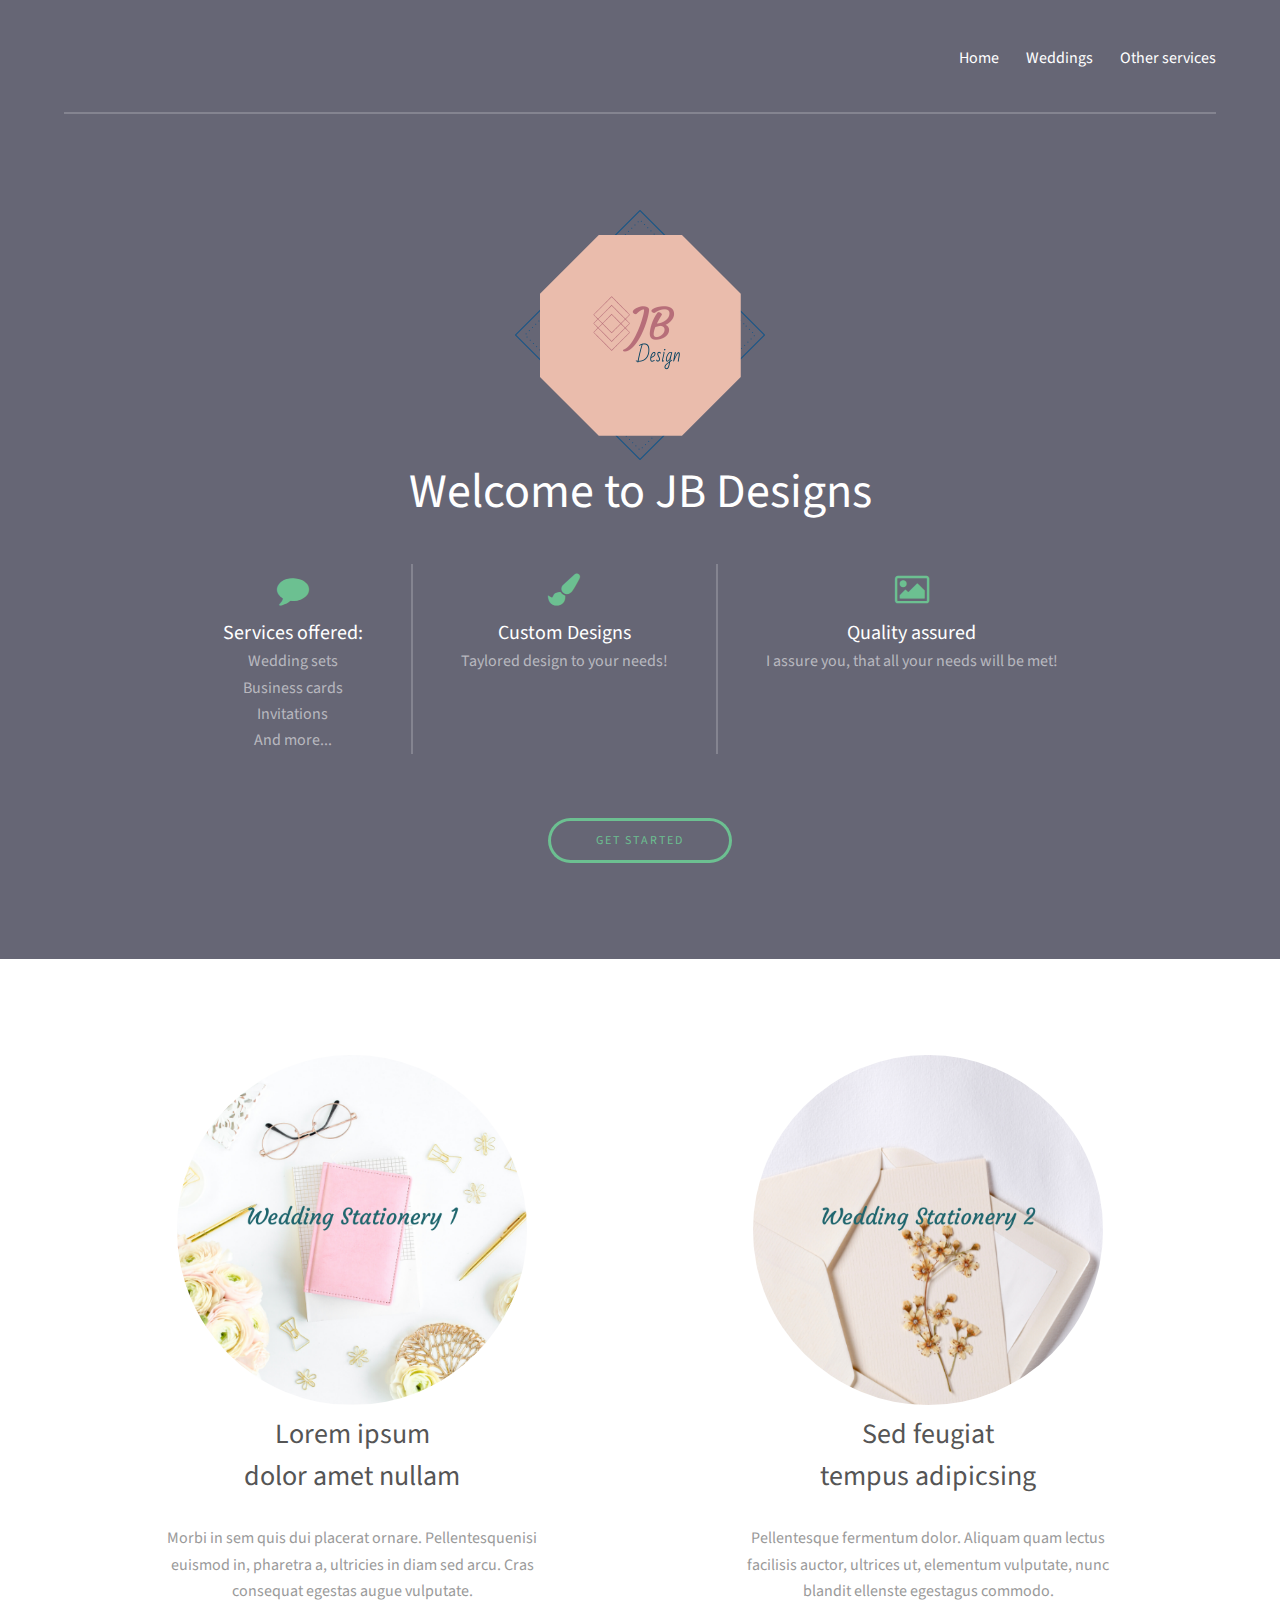
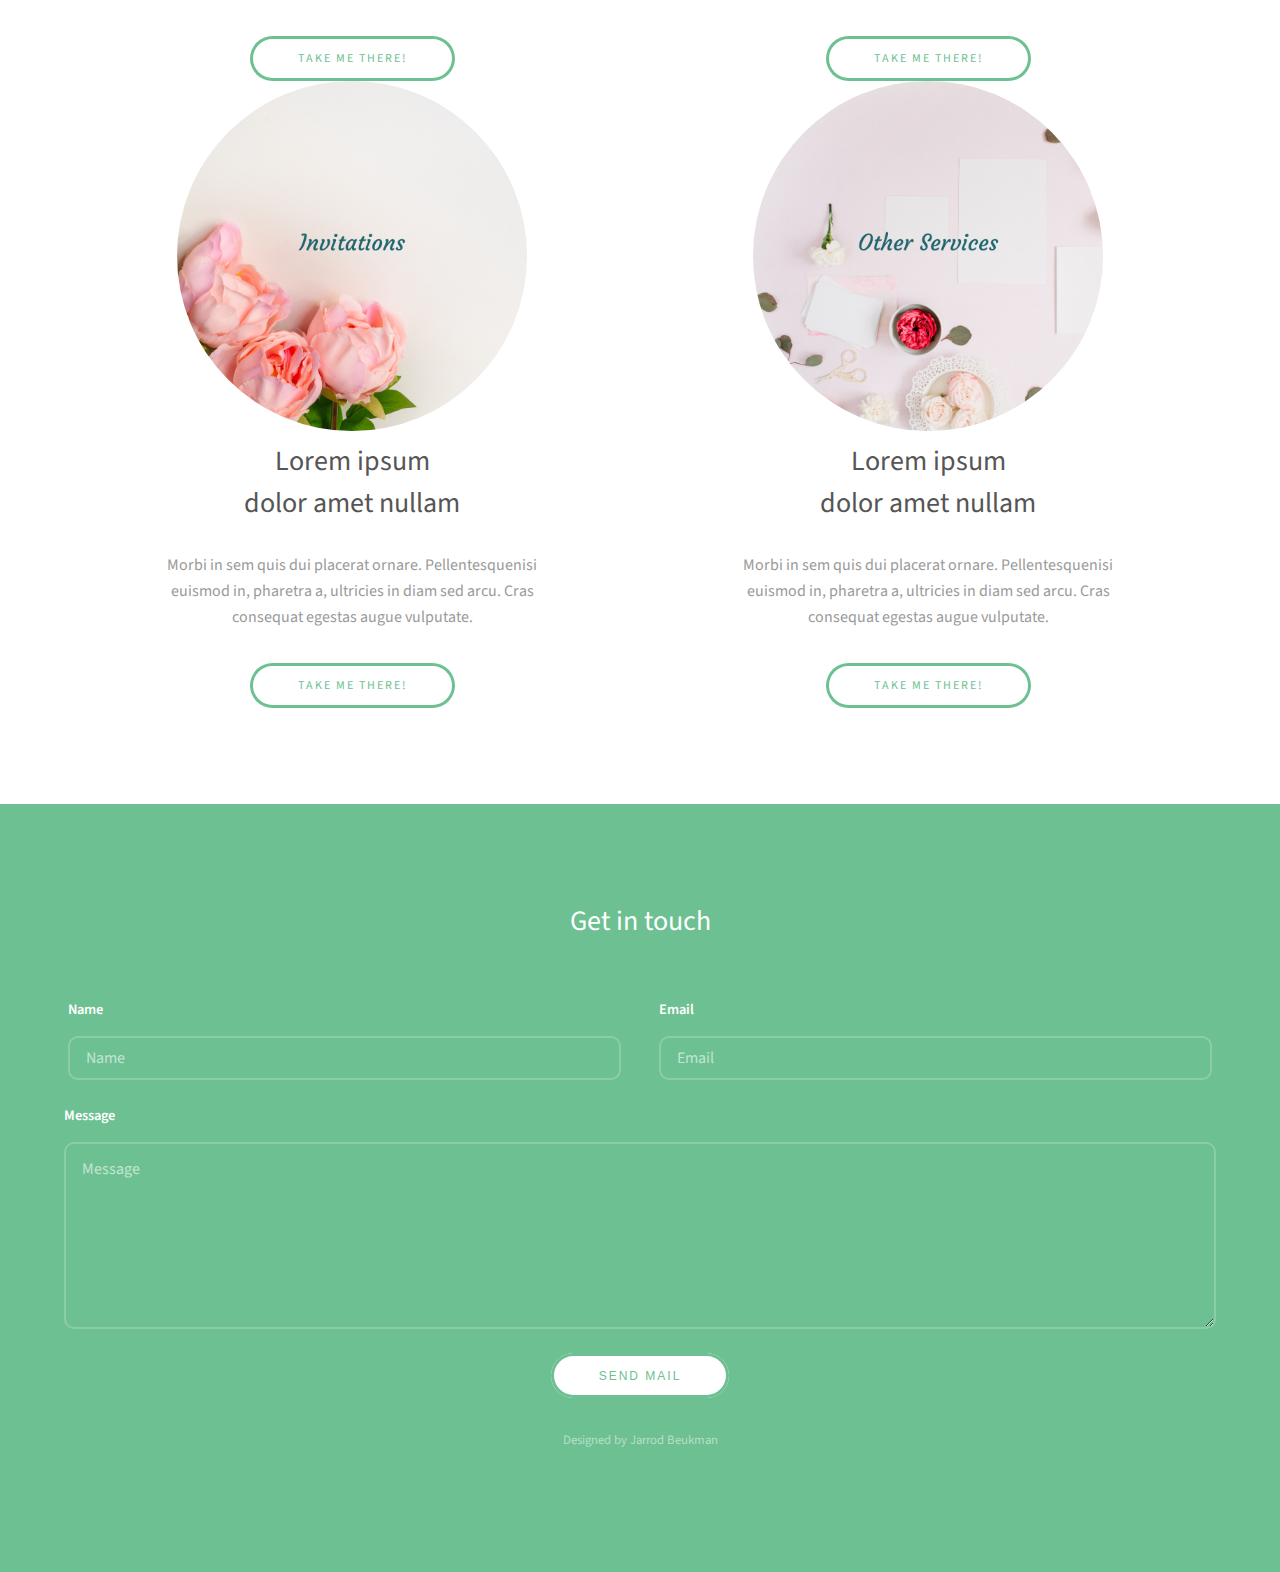
==== commit 46fecd1e: "fixing pages" ====
--- a/index.html
+++ b/index.html
@@ -30,7 +30,7 @@
 		<div class="inner">
 			<div class="logo1">
 				<a href="index.html" class="logo">
-					<img src="/assets/img/Logos.png" class="logo" alt="" />
+					<img src="assets/img/Logos.png" class="logo" alt="" /></a>
 			</div>
 
 			<header>
@@ -149,7 +149,7 @@
 					<label for="message">Message</label>
 					<textarea name="message" id="message" rows="6" placeholder="Message"></textarea>
 				</div>
-				<button class='button1' onclick=" location.href=" mailto:jessicabeukman15@gmail.com;">Send
+				<button class='button1'>Send
 					mail</button>
 
 			</form>
--- a/assets/css/main.css
+++ b/assets/css/main.css
@@ -2245,6 +2245,7 @@
 
 		.image.round img {
 			border-radius: 100%;
+			max-width: 350px;
 		}
 
 		.image.left {
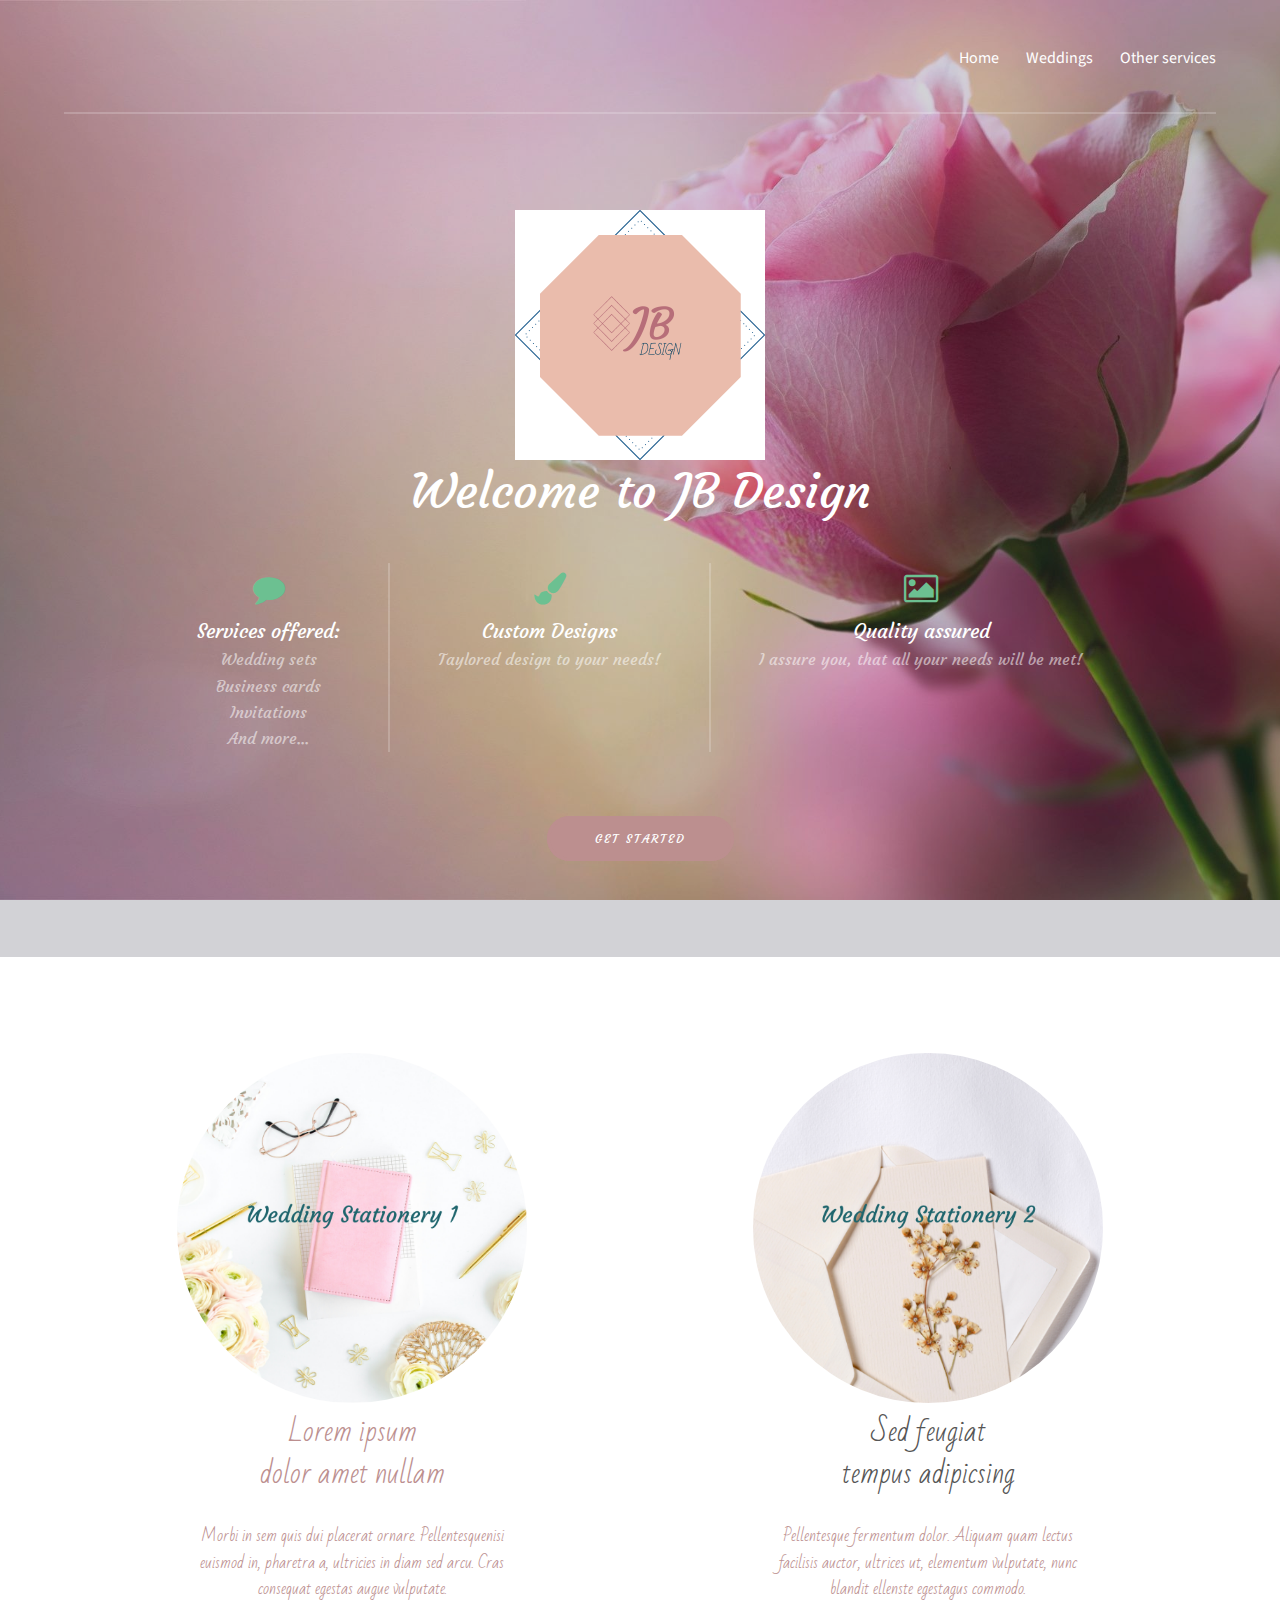
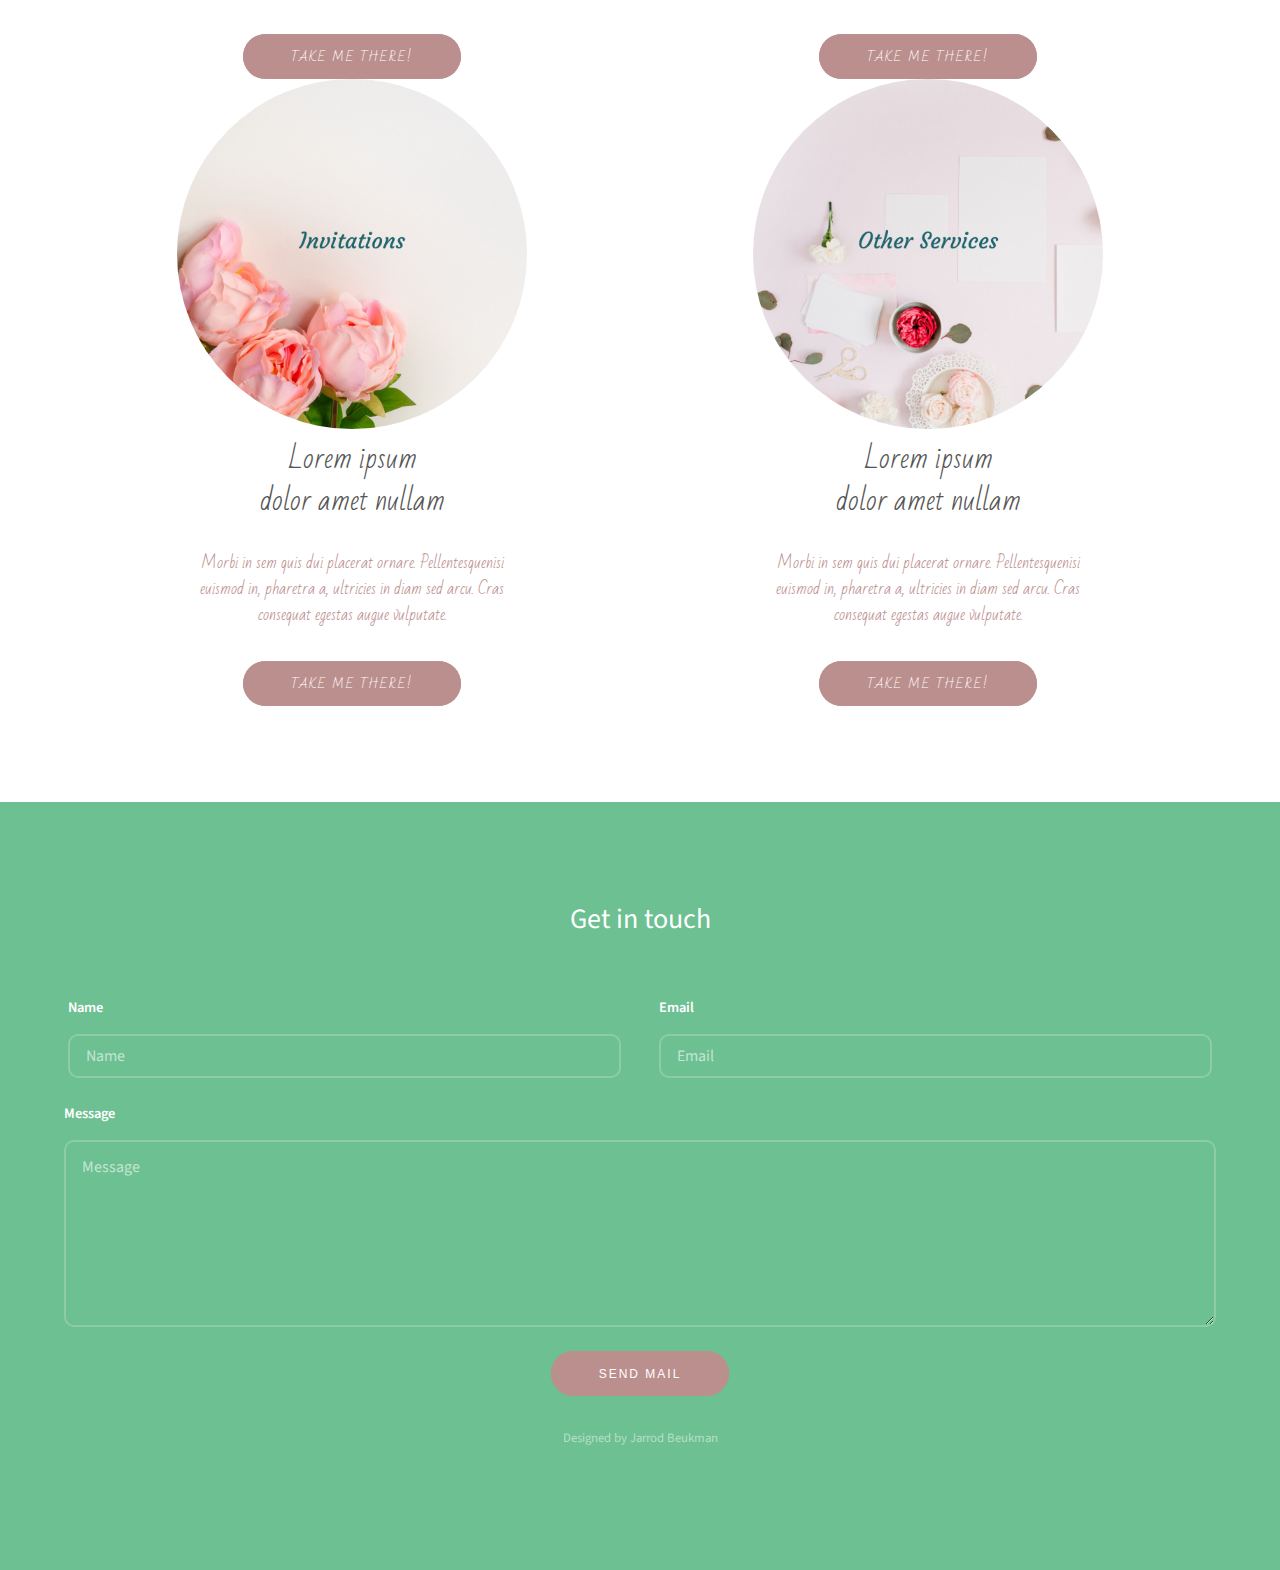
==== commit 009f3664: "customising" ====
--- a/index.html
+++ b/index.html
@@ -5,6 +5,8 @@
 	<meta charset="utf-8" />
 	<meta name="viewport" content="width=device-width, initial-scale=1" />
 	<link rel="stylesheet" href="assets/css/main.css" />
+	<link href="https://fonts.googleapis.com/css2?family=Courgette&display=swap" rel="stylesheet">
+	<link href="https://fonts.googleapis.com/css2?family=Bad+Script&display=swap" rel="stylesheet">
 </head>
 
 <body>
@@ -18,7 +20,7 @@
 			<nav id="nav">
 				<a href="index.html">Home</a>
 				<a href="pages/wedding.html">Weddings</a>
-				<a href="services.html">Other services</a>
+				<a href="other.html">Other services</a>
 			</nav>
 			<a href="#navPanel" class="navPanelToggle"><span class="fa fa-bars"></span></a>
 		</div>
@@ -34,7 +36,7 @@
 			</div>
 
 			<header>
-				<h1>Welcome to JB Designs</h1>
+				<h1>Welcome to JB Design</h1>
 			</header>
 
 			<div class="flex ">
@@ -70,7 +72,7 @@
 
 
 
-	<section id="three" class="wrapper align-center">
+	<section id="three" class="wrapper jess align-center">
 		<div class="inner">
 			<div class="flex flex-2">
 				<article>
@@ -78,7 +80,7 @@
 						<img src="assets/img/Wedding Stationery 1.png" alt="Pic 01" />
 					</div>
 					<header>
-						<h3>Lorem ipsum<br /> dolor amet nullam</h3>
+						<h3 class="jess">Lorem ipsum<br /> dolor amet nullam</h3>
 					</header>
 					<p>Morbi in sem quis dui placerat ornare. Pellentesquenisi<br />euismod in, pharetra a, ultricies in
 						diam sed arcu. Cras<br />consequat egestas augue vulputate.</p>
@@ -149,7 +151,7 @@
 					<label for="message">Message</label>
 					<textarea name="message" id="message" rows="6" placeholder="Message"></textarea>
 				</div>
-				<button class='button1'>Send
+				<button class='button'>Send
 					mail</button>
 
 			</form>
--- a/assets/css/main.css
+++ b/assets/css/main.css
@@ -2203,6 +2203,7 @@
 /* Icon */
 
 	.icon {
+		font-family: 'Courgette', cursive;
 		text-decoration: none;
 		border-bottom: none;
 		position: relative;
@@ -2224,6 +2225,7 @@
 /* Image */
 
 	.image {
+		
 		border-radius: 0;
 		border: 0;
 		display: inline-block;
@@ -2540,9 +2542,9 @@
 		-webkit-transition: background-color 0.2s ease-in-out, color 0.2s ease-in-out;
 		-ms-transition: background-color 0.2s ease-in-out, color 0.2s ease-in-out;
 		transition: background-color 0.2s ease-in-out, color 0.2s ease-in-out;
-		background-color: transparent;
-		box-shadow: inset 0 0 0 3px #6cc091;
-		color: #6cc091 !important;
+		background-color: rosybrown;
+		box-shadow: inset 0 0 0 3px rosybrown;
+		color: white !important;
 		border-radius: 30px;
 		border: 0;
 		cursor: pointer;
@@ -2564,7 +2566,7 @@
 		input[type="button"]:hover,
 		button:hover,
 		.button:hover {
-			background-color: rgba(108, 192, 145, 0.15);
+			background-color: black;
 		}
 
 		input[type="submit"]:active,
@@ -2687,7 +2689,7 @@
 		.button:disabled {
 			background-color: #9a9a9a !important;
 			box-shadow: inset 0 -0.15em 0 0 rgba(0, 0, 0, 0.15);
-			color: #fff !important;
+			color: rosybrown !important;
 			cursor: default;
 			opacity: 0.25;
 		}
@@ -2931,8 +2933,9 @@
 /* Banner */
 
 	#banner {
+		font-family: 'Courgette', cursive;
 		padding: 8em 0 9em 0;
-		background-image: url(../../images/banner.jpg);
+		background-image: url(../img/background.jpg);
 		background-size: cover;
 		background-position: bottom;
 		background-attachment: fixed;
@@ -2943,7 +2946,7 @@
 
 		#banner:before {
 			content: '';
-			background: rgba(75, 75, 93, 0.85);
+			background: rgba(75, 75, 93, 0.25);
 			position: absolute;
 			width: 100%;
 			height: 100%;
@@ -3170,4 +3173,8 @@
 			#footer {
 				padding: 3em 0;
 			}
+		}
+	.jess {
+			font-family: 'Bad Script', cursive;
+			color: rosybrown;
 		}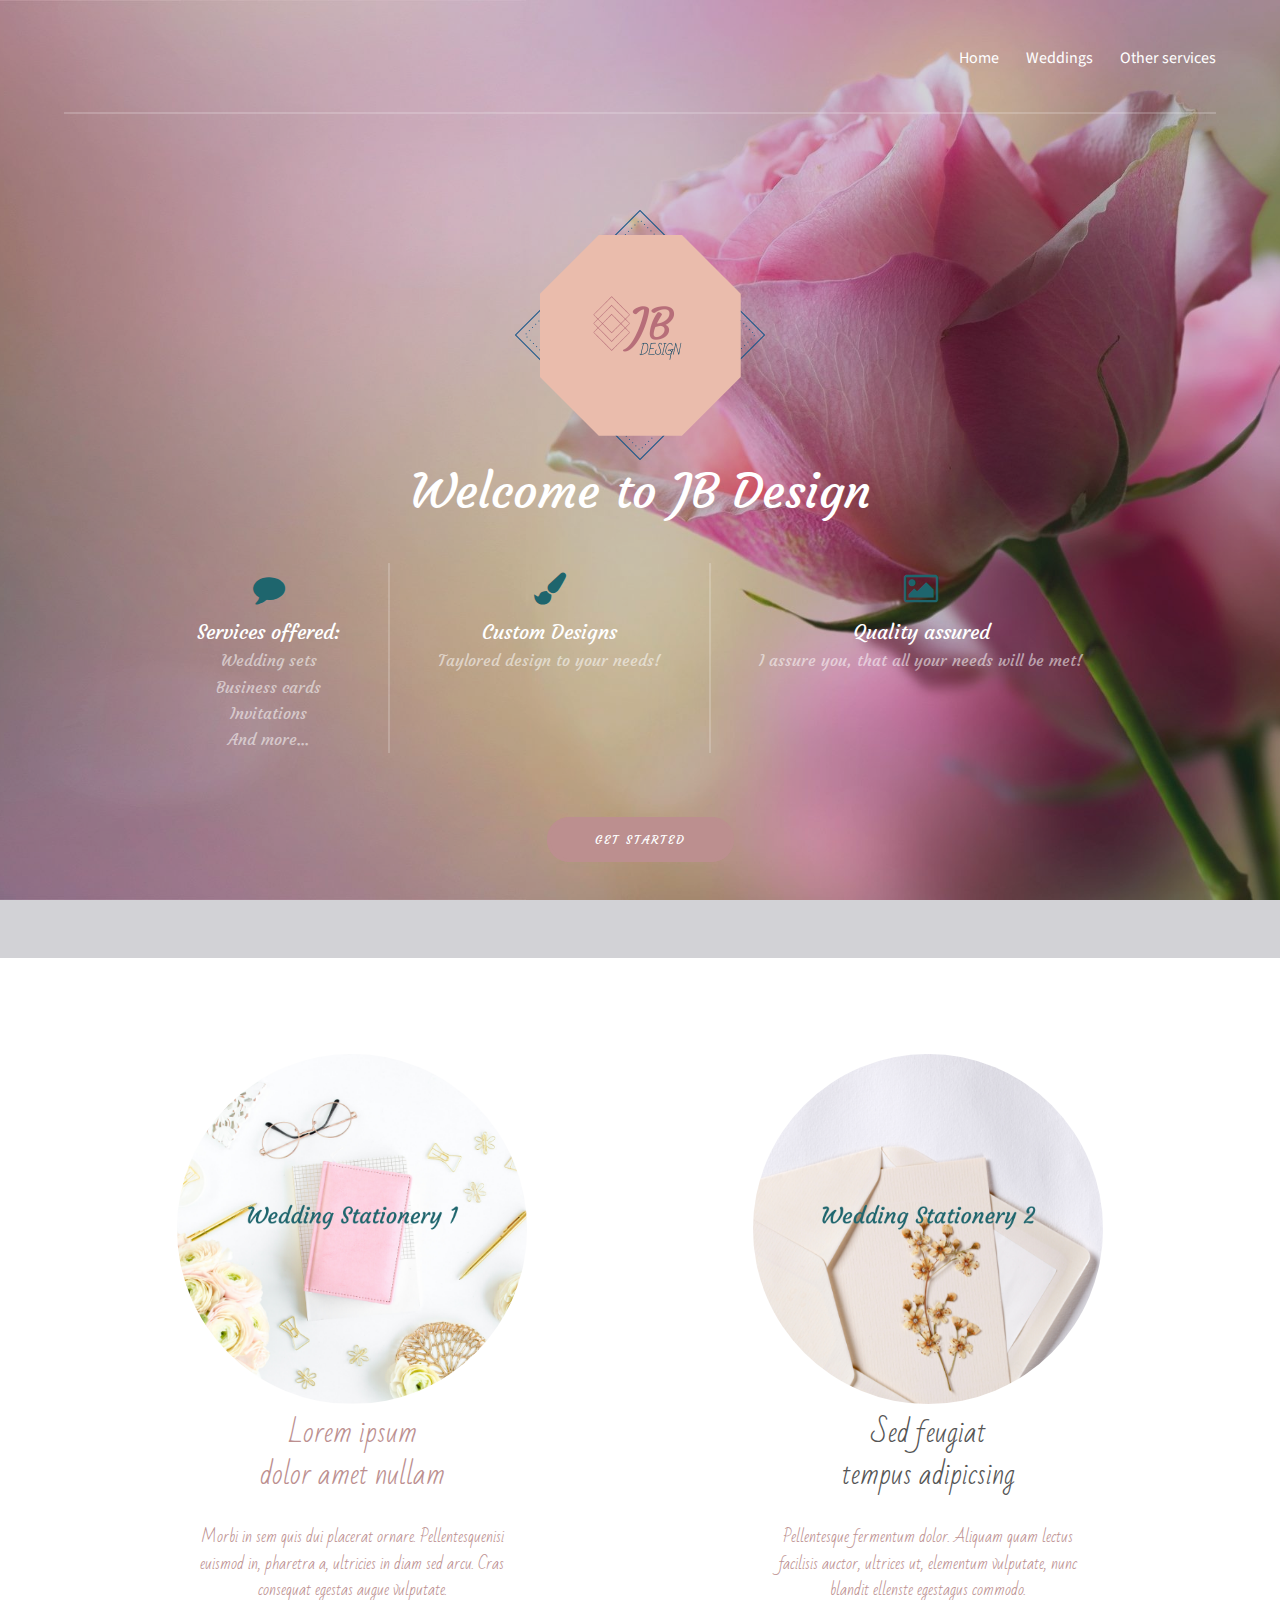
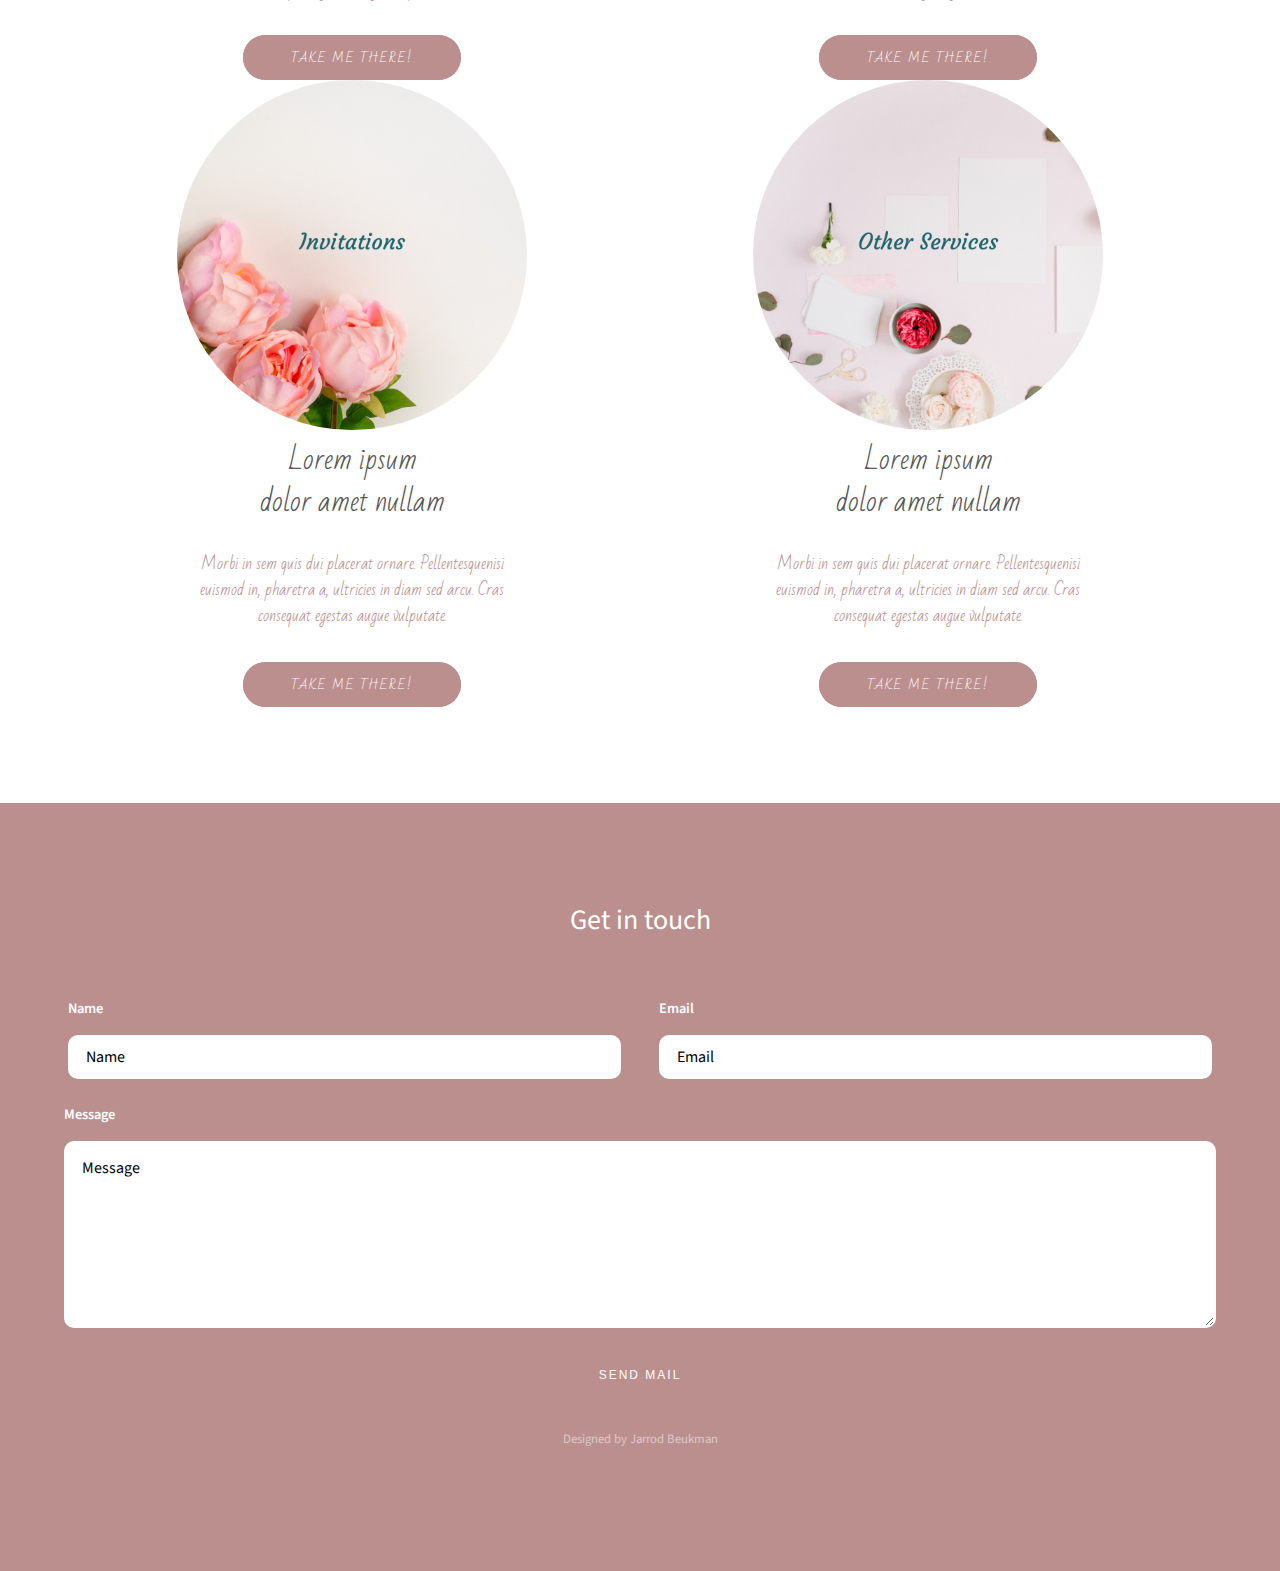
==== commit 4947699a: "customising" ====
--- a/index.html
+++ b/index.html
@@ -35,7 +35,7 @@
 					<img src="assets/img/Logos.png" class="logo" alt="" /></a>
 			</div>
 
-			<header>
+			<header class="welcome">
 				<h1>Welcome to JB Design</h1>
 			</header>
 
--- a/assets/css/main.css
+++ b/assets/css/main.css
@@ -1988,11 +1988,11 @@
 		-webkit-appearance: none;
 		-ms-appearance: none;
 		appearance: none;
-		background: #6cc091;
+		background: white;
 		border-radius: 10px;
 		border: none;
-		border: solid 2px #8dcca9;
-		color: #fff;
+		border: solid 2px white;
+		color: black;
 		display: block;
 		outline: 0;
 		padding: 0 1em;
@@ -2015,8 +2015,8 @@
 		input[type="tel"]:focus,
 		select:focus,
 		textarea:focus {
-			border-color: #4bae77;
-			box-shadow: 0 0 0 1px #4bae77;
+			border-color: white;
+			box-shadow: 0 0 0 1px white;
 		}
 
 	.select-wrapper {
@@ -2104,7 +2104,7 @@
 			input[type="radio"] + label:before {
 				background: rgba(144, 144, 144, 0.075);
 				border-radius: 0;
-				border: solid 1px #8dcca9;
+				border: solid 1px white;
 				content: '';
 				display: inline-block;
 				height: 1.65em;
@@ -2139,27 +2139,27 @@
 	}
 
 	::-webkit-input-placeholder {
-		color: #c4e5d3 !important;
+		color: black !important;
 		opacity: 1.0;
 	}
 
 	:-moz-placeholder {
-		color: #c4e5d3 !important;
+		color: black !important;
 		opacity: 1.0;
 	}
 
 	::-moz-placeholder {
-		color: #c4e5d3 !important;
+		color: black !important;
 		opacity: 1.0;
 	}
 
 	:-ms-input-placeholder {
-		color: #c4e5d3 !important;
+		color: black !important;
 		opacity: 1.0;
 	}
 
 	.formerize-placeholder {
-		color: #c4e5d3 !important;
+		color: black !important;
 		opacity: 1.0;
 	}
 
@@ -2203,7 +2203,7 @@
 /* Icon */
 
 	.icon {
-		font-family: 'Courgette', cursive;
+		font-family: 'Bad Script', cursive;
 		text-decoration: none;
 		border-bottom: none;
 		position: relative;
@@ -2212,6 +2212,7 @@
 		.icon:before {
 			-moz-osx-font-smoothing: grayscale;
 			-webkit-font-smoothing: antialiased;
+			color: #1e656d;
 			font-family: FontAwesome;
 			font-style: normal;
 			font-weight: normal;
@@ -2855,7 +2856,7 @@
 		position: fixed;
 		right: 0;
 		top: 0;
-		background: #6cc091;
+		background: rosybrown;
 		color: #daefe3;
 		height: 100%;
 		max-width: 80%;
@@ -2874,8 +2875,8 @@
 		}
 
 		#navPanel a:not(.close) {
-			border-top: solid 1px #8dcca9;
-			color: #daefe3;
+			border-top: solid 1px white;
+			color: white;
 			font-weight: 600;
 			display: block;
 			padding: 0.75em 0;
@@ -2895,7 +2896,7 @@
 			transition: color 0.2s ease-in-out;
 			-webkit-tap-highlight-color: transparent;
 			border: 0;
-			color: #daefe3;
+			color: white;
 			cursor: pointer;
 			display: block;
 			height: 4em;
@@ -3129,7 +3130,7 @@
 
 	#footer {
 		padding: 6em 0;
-		background: #6cc091;
+		background: rosybrown;
 		color: #fff;
 		text-align: center;
 	}
@@ -3177,4 +3178,8 @@
 	.jess {
 			font-family: 'Bad Script', cursive;
 			color: rosybrown;
+		}
+
+		.welcome {
+			font-weight: 'Courgette';
 		}